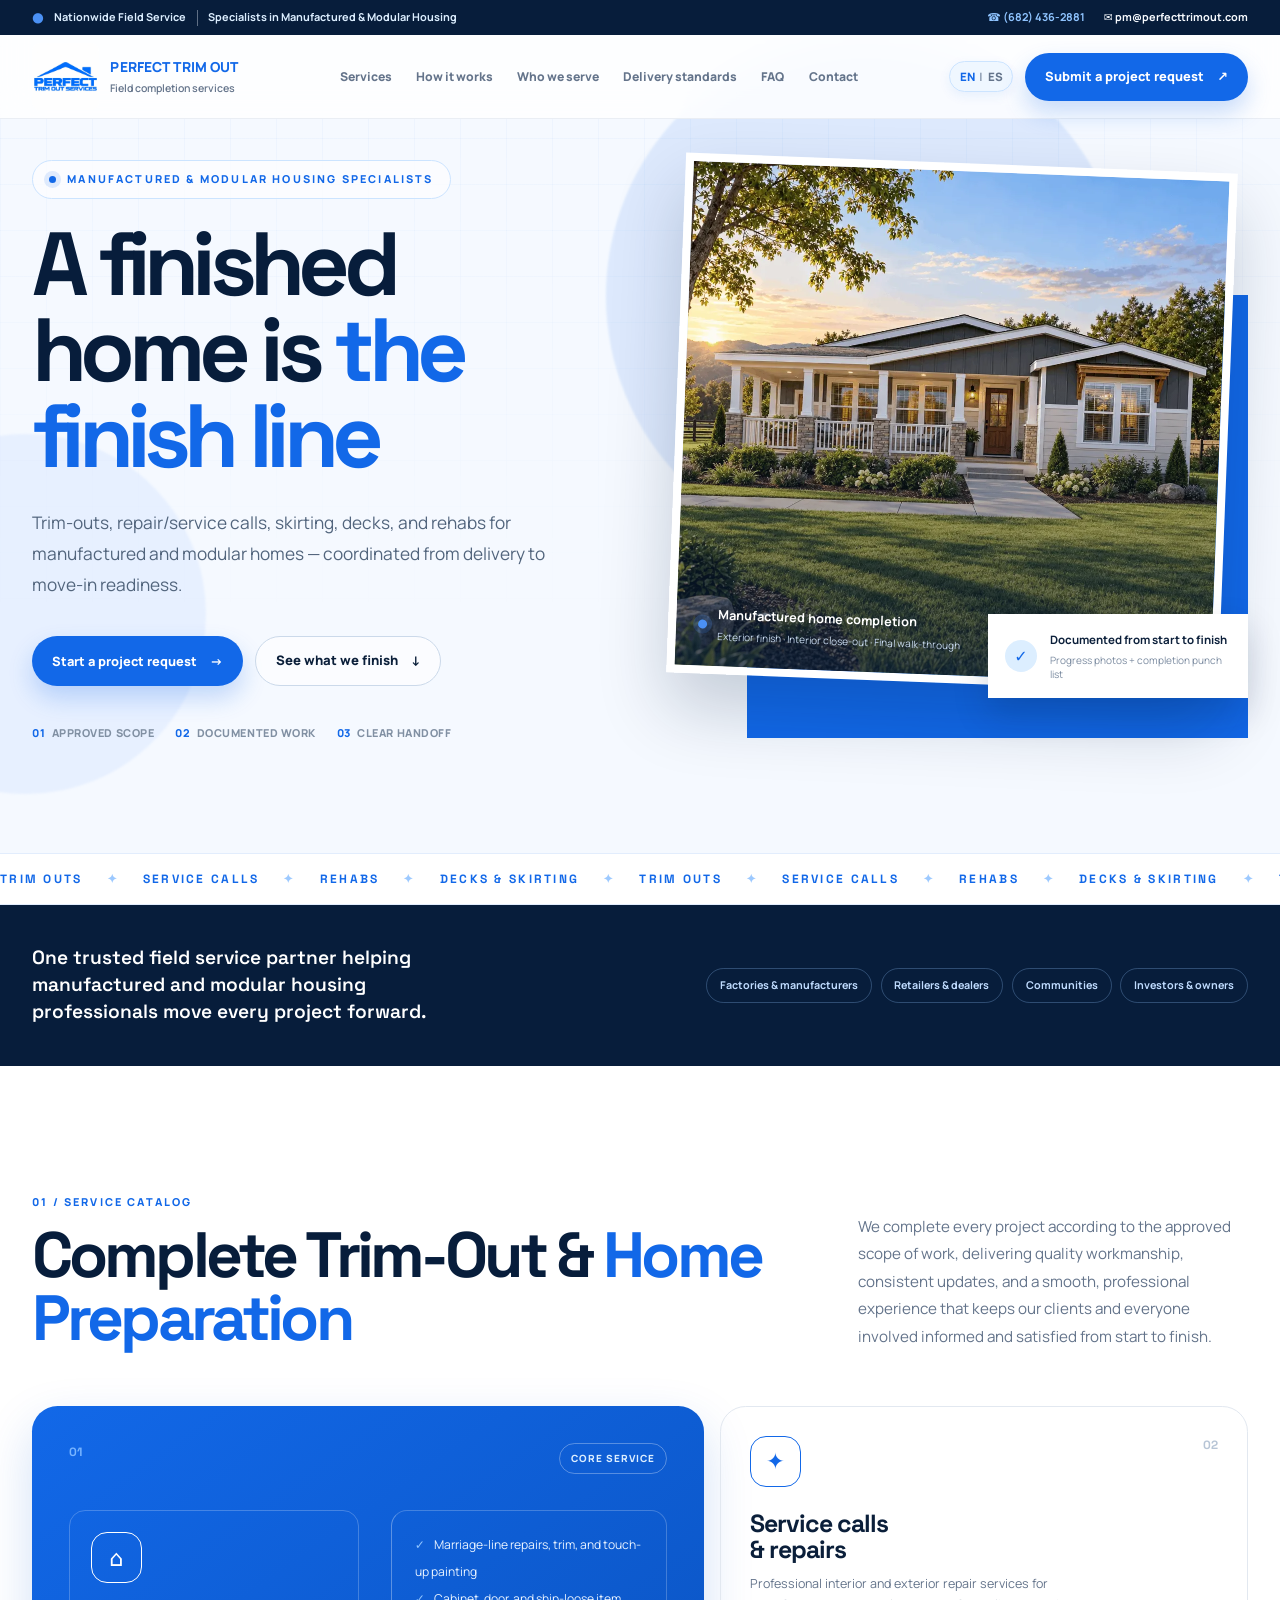
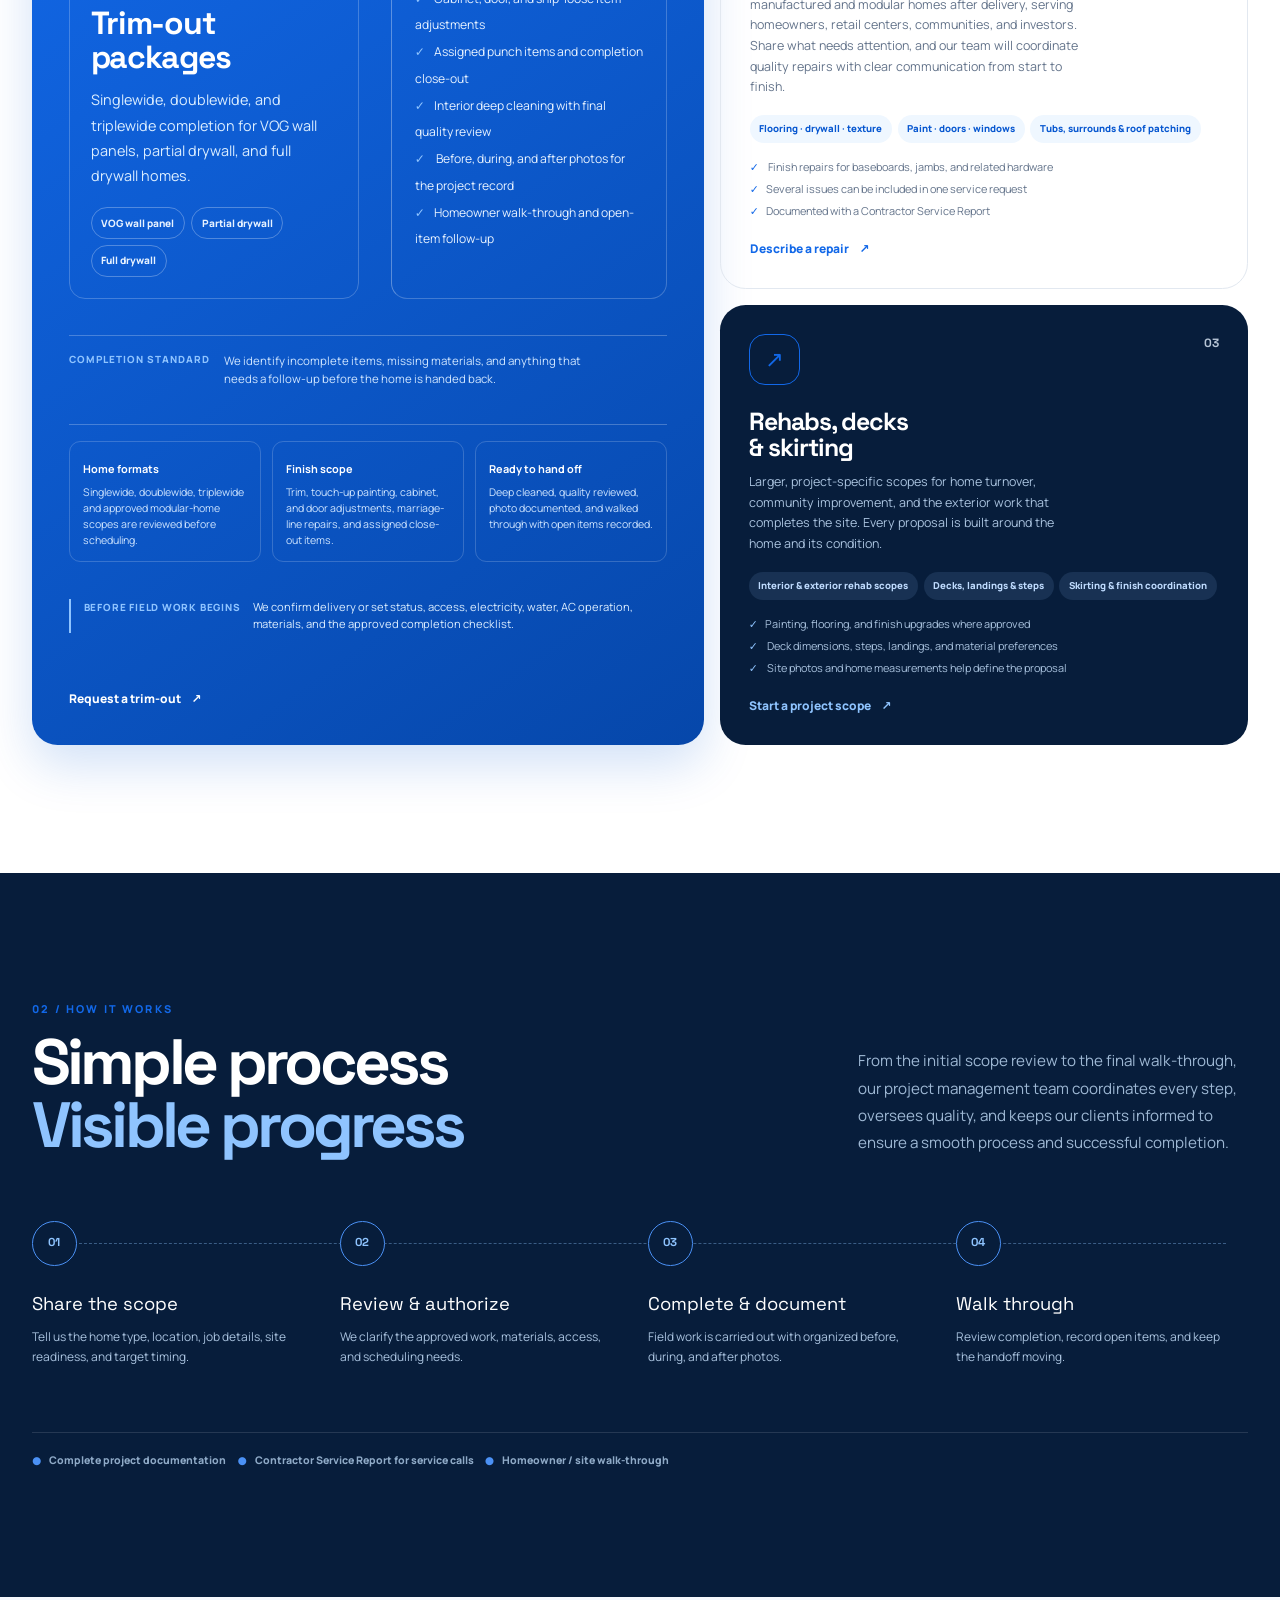
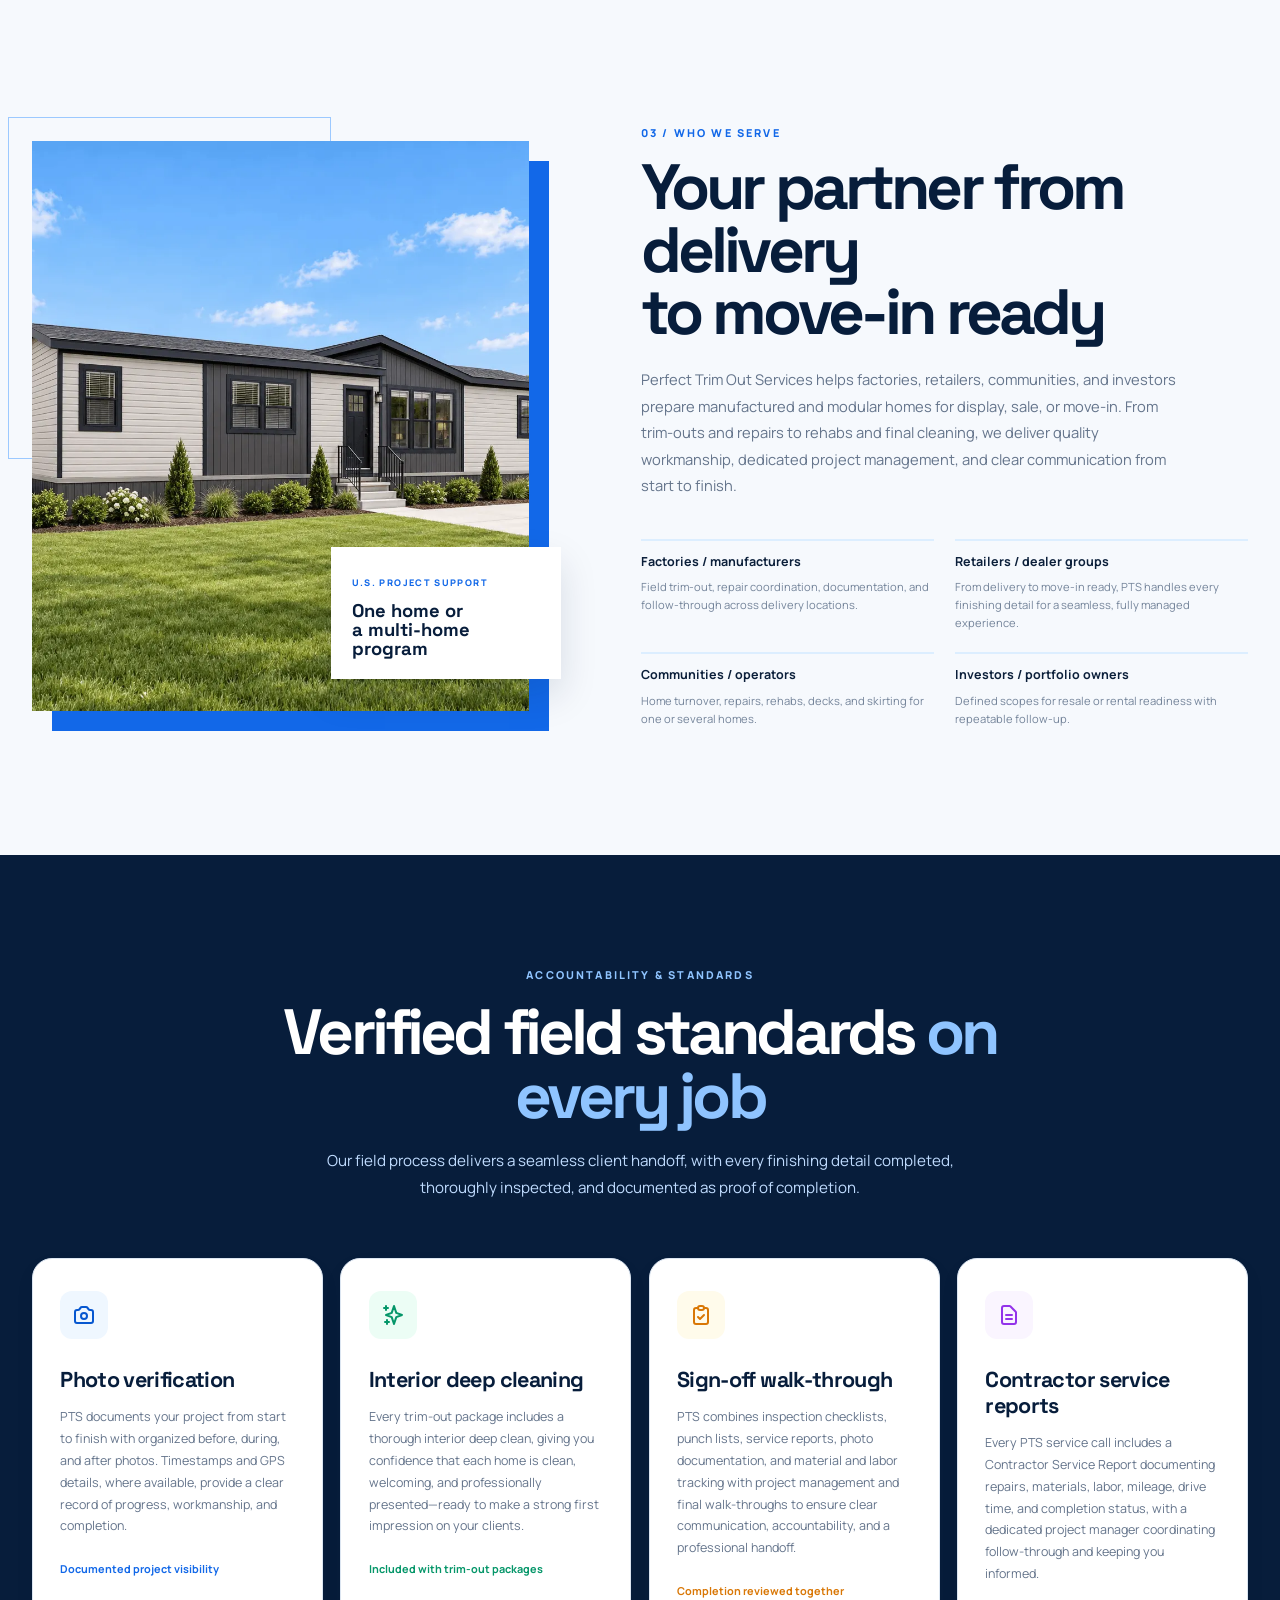
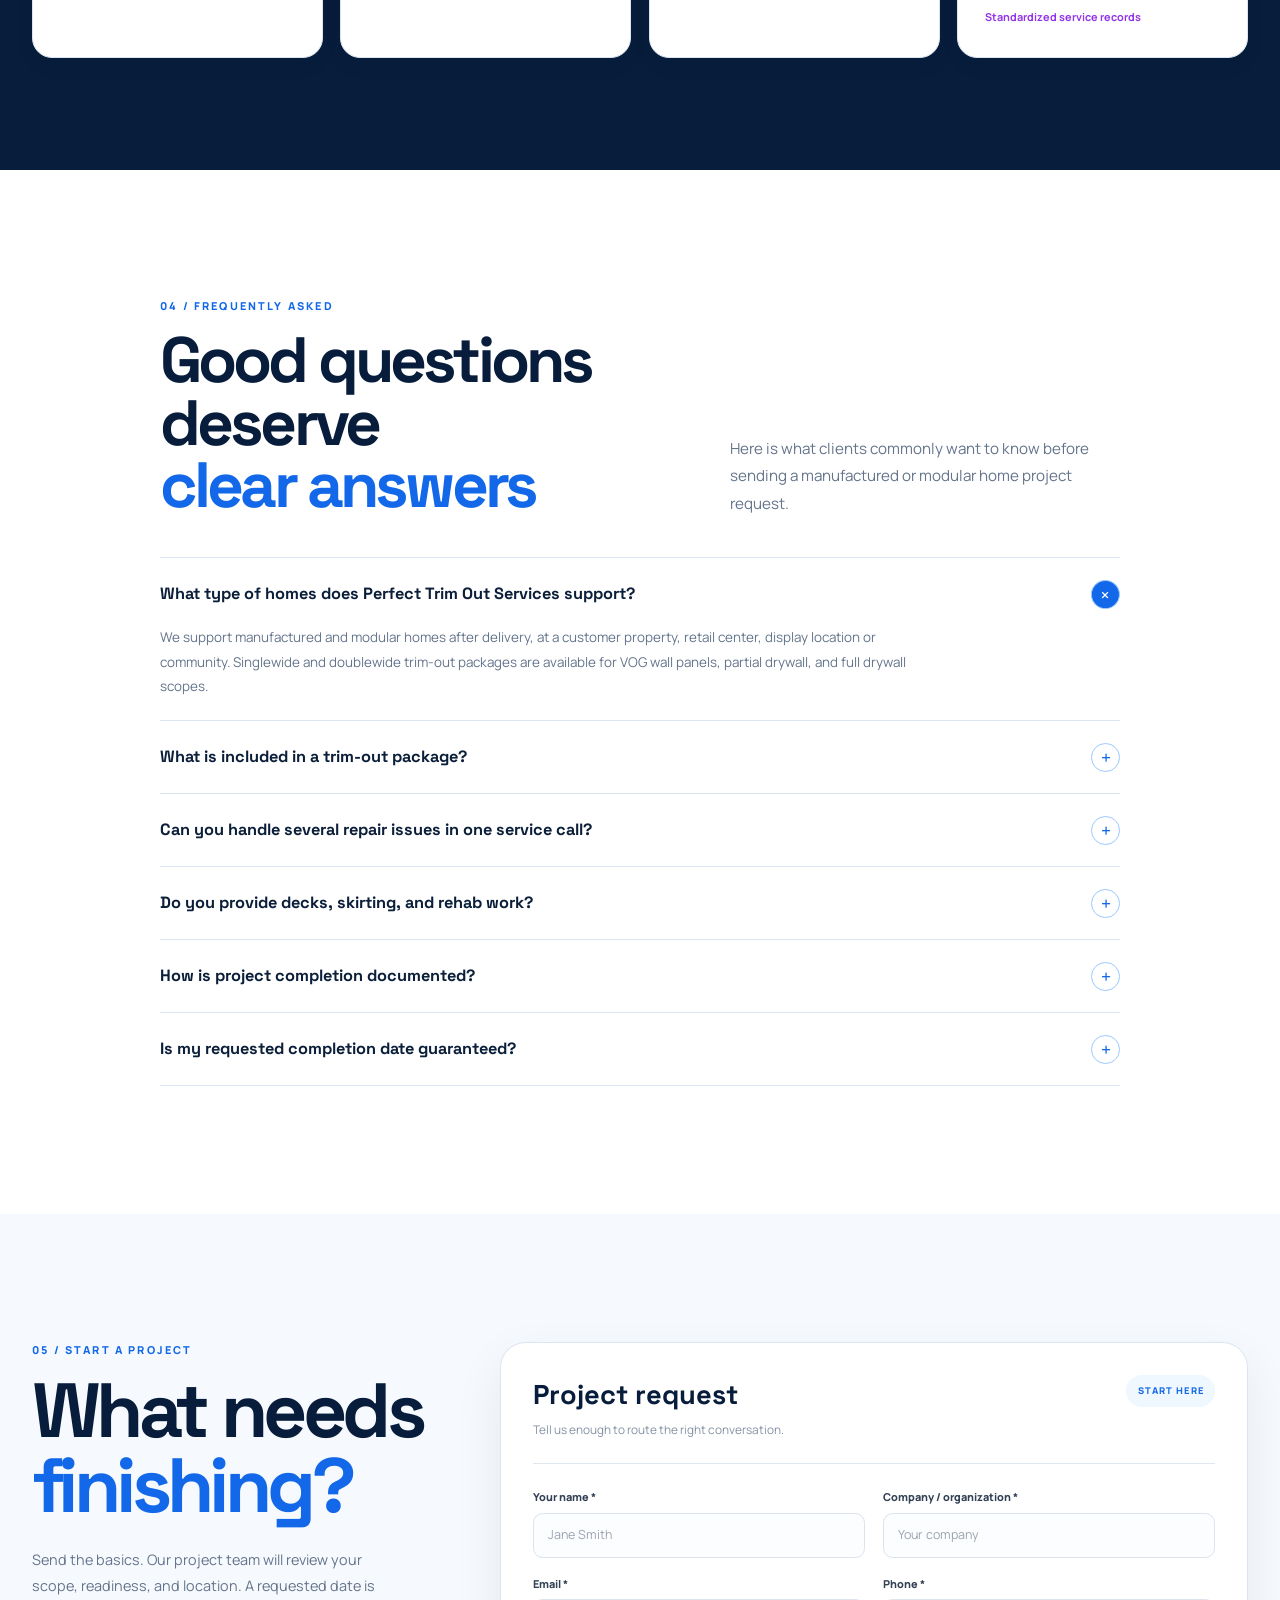
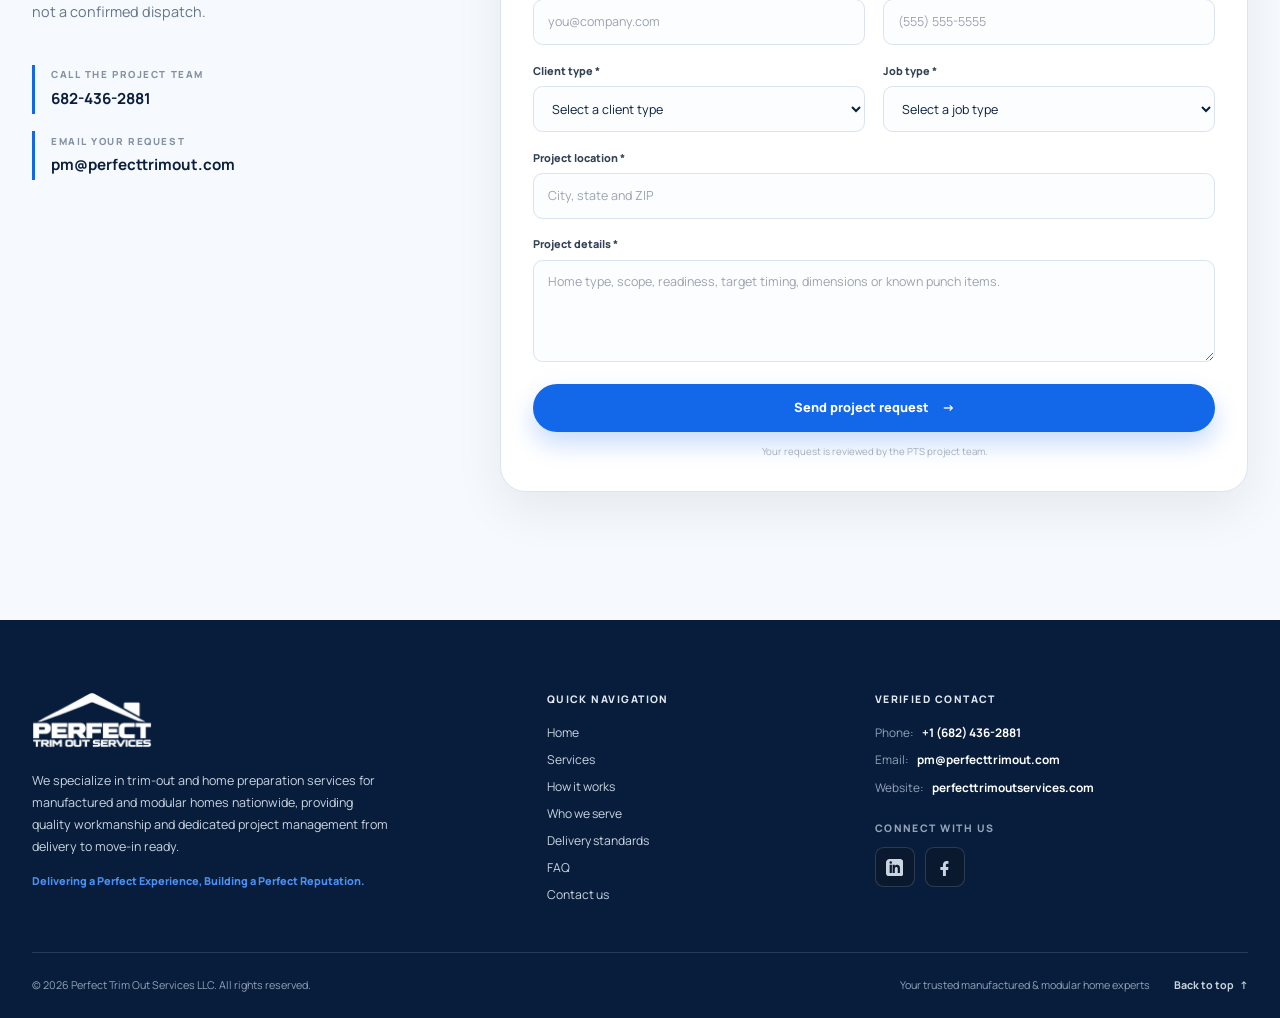
==== index.html @ 221be12c "fully build website" ====
<!doctype html>
<html lang="en">
  <head>
    <meta charset="UTF-8" />
    <meta name="viewport" content="width=device-width, initial-scale=1.0" />
    <meta name="theme-color" content="#071d3b" />
    <meta
      name="description"
      content="Perfect Trim Out Services helps manufacturers, builders, and retailers complete manufactured and modular homes through professional trim-outs, repairs, rehabs, decks, and skirting services across the United States."
    />
    <meta
      name="keywords"
      content="manufactured home trim out, manufactured home repairs, modular home rehab, deck and skirting services, home completion services"
    />
    <meta name="robots" content="index, follow" />
    <link
      rel="canonical"
      href="https://perfecttrimoutservices.com/"
    />
    <link
      rel="alternate"
      hreflang="en"
      href="https://perfecttrimoutservices.com/"
    />
    <link
      rel="alternate"
      hreflang="es"
      href="https://perfecttrimoutservices.com/index-es.html"
    />
    <link
      rel="alternate"
      hreflang="x-default"
      href="https://perfecttrimoutservices.com/"
    />

    <meta
      property="og:title"
      content="Manufactured Home Trim-Out & Repair Services | Perfect Trim Out"
    />
    <meta
      property="og:description"
      content="Professional manufactured and modular home trim-outs, repairs, rehabs, and completion support for industry professionals."
    />
    <meta property="og:type" content="website" />
    <meta property="og:site_name" content="Perfect Trim Out Services" />
    <meta
      property="og:url"
      content="https://perfecttrimoutservices.com/"
    />
    <meta
      property="og:image"
      content="https://perfecttrimoutservices.com/assets/social-preview.webp"
    />
    <meta
      property="og:image:alt"
      content="Perfect Trim Out Services - Manufactured and Modular Home Completion"
    />
    <!-- favicon -->
    <link rel="icon" type="image/svg+xml" href="assets/favicon.svg" />
    <link rel="icon" type="image/png" sizes="64x64" href="assets/favicon.png" />
    <link
      rel="apple-touch-icon"
      sizes="192x192"
      href="assets/favicon-192.png"
    />
    <title>
      Manufactured Home Trim-Out & Repair Services | Perfect Trim Out
    </title>
    <link
      rel="preload"
      as="image"
      href="assets/Hero-img-1.webp"
      fetchpriority="high"
    />
    <link rel="stylesheet" href="assets/tailwind.min.css" />
    <link rel="preconnect" href="https://fonts.googleapis.com" />
    <link rel="preconnect" href="https://fonts.gstatic.com" crossorigin />
    <link
      href="https://fonts.googleapis.com/css2?family=Manrope:wght@400;500;600;700;800&family=Space+Grotesk:wght@500;600;700&display=swap"
      rel="stylesheet"
    />
    <link rel="stylesheet" href="styles.css" />

    <script type="application/ld+json">
      {
        "@context": "https://schema.org",
        "@type": "Organization",
        "name": "Perfect Trim Out Services",
        "url": "https://perfecttrimoutservices.com/",
        "logo": "https://perfecttrimoutservices.com/assets/perfect-trim-out-services-logo.jpg",
        "description": "Perfect Trim Out Services provides manufactured and modular home trim-outs, repairs, rehabs, decks, skirting, and home completion support.",
        "email": "pm@perfecttrimout.com",
        "telephone": "+1-682-436-2881",
        "areaServed": {
          "@type": "Country",
          "name": "United States"
        },
        "knowsAbout": [
          "Manufactured home trim-outs",
          "Modular home completion",
          "Manufactured home repairs",
          "Manufactured home rehabs",
          "Deck installation",
          "Skirting services",
          "Home completion services"
        ]
      }
    </script>
  </head>
  <body class="bg-white text-ink antialiased">
    <header class="site-header" id="site-header">
      <div class="header-topbar">
        <div
          class="mx-auto flex max-w-7xl items-center justify-between px-5 lg:px-8"
        >
          <div class="header-topbar-message">
            <span>●</span> Nationwide Field Service <i></i> Specialists in
            Manufactured & Modular Housing
          </div>
          <div class="header-topbar-contact">
            <a href="tel:+16824362881">☎ <span>(682) 436-2881</span></a>
            <a href="mailto:pm@perfecttrimout.com"
              >✉ <span>pm@perfecttrimout.com</span></a
            >
          </div>
        </div>
      </div>
      <nav
        class="mx-auto flex max-w-7xl items-center justify-between px-5 py-2 lg:px-8"
        aria-label="Main navigation"
      >
        <a
          href="#top"
          class="brand-lockup"
          aria-label="Perfect Trim Out Services home"
        >
          <img
            src="assets/perfect-trim-out-services-logo.jpg"
            alt="Perfect Trim Out Services"
            class="brand-logo"
          />
          <span
            ><b>PERFECT TRIM OUT</b
            ><small>Field completion services</small></span
          >
        </a>
        <div class="nav-links" id="nav-links">
          <!-- <a class="nav-link active" data-section="top" href="#top">Home</a> -->
          <a class="nav-link" data-section="services" href="#services"
            >Services</a
          >
          <a class="nav-link" data-section="process" href="#process"
            >How it works</a
          >
          <a class="nav-link" data-section="coverage" href="#coverage"
            >Who we serve</a
          >
          <a class="nav-link" data-section="standards" href="#standards"
            >Delivery standards</a
          >
          <a class="nav-link" data-section="faq" href="#faq">FAQ</a>
          <a class="nav-link" data-section="contact" href="#contact">Contact</a>
        </div>
        <div class="flex items-center gap-3">
          <div class="language-switch" aria-label="Language selection">
            <a href="index.html" aria-current="page">EN</a>
            <span aria-hidden="true">|</span>
            <a href="index-es.html">ES</a>
          </div>
          <a href="#contact" class="header-cta"
            >Submit a project request <span aria-hidden="true">↗</span></a
          >
          <button
            class="menu-button"
            id="menu-button"
            aria-label="Open menu"
            aria-expanded="false"
          >
            <span></span><span></span><span></span>
          </button>
        </div>
      </nav>
    </header>

    <main id="content">
      <section id="top" class="hero-shell" aria-labelledby="hero-title">
        <div class="hero-orb hero-orb-one"></div>
        <div class="hero-orb hero-orb-two"></div>
        <div
          class="mx-auto grid max-w-7xl items-center gap-12 px-5 pb-20 pt-32 lg:grid-cols-[.9fr_1.1fr] lg:px-8 lg:pb-28 lg:pt-40"
        >
          <div class="hero-copy reveal">
            <p class="eyebrow hero-eyebrow">
              <span class="pulse-dot"></span> Manufactured & Modular Housing
              Specialists
            </p>
            <h1 id="hero-title">A finished home is <em>the finish line</em></h1>
            <p class="hero-lede">
              Trim-outs, repair/service calls, skirting, decks, and rehabs for
              manufactured and modular homes — coordinated from delivery to
              move-in readiness.
            </p>
            <div class="mt-9 flex flex-col gap-3 sm:flex-row">
              <a href="#contact" class="primary-button"
                >Start a project request <span>→</span></a
              >
              <a href="#services" class="ghost-button"
                >See what we finish <span>↓</span></a
              >
            </div>
            <div class="hero-proof">
              <span><b>01</b> approved scope</span
              ><span><b>02</b> documented work</span
              ><span><b>03</b> clear handoff</span>
            </div>
          </div>
          <div class="hero-visual reveal reveal-delay">
            <!-- <div class="hero-frame">
              <div class="image-stamp">FIELD<br /><b>READY</b></div>
              <img
                src="assets/edited_output (1).png"
                alt="Manufactured home exterior with a clean finished facade"
              />
              <div class="hero-caption">
                <span class="caption-dot"></span
                ><span
                  ><b>Manufactured home completion</b
                  ><small
                    >Exterior finish · Interior close-out · Final
                    walk-through</small
                  ></span
                >
              </div>
            </div> -->

            <div class="hero-frame">
              <div class="hero-slideshow">
                <!-- First image: load immediately -->
                <img
                  class="hero-slide active"
                  src="assets/Hero-img-1.webp"
                  alt="Manufactured home exterior with a clean finished facade"
                  fetchpriority="high"
                  loading="eager"
                  decoding="async"
                  width="768"
                  height="768"
                />

                <!-- Remaining images: load when needed -->
                <img
                  class="hero-slide"
                  data-src="assets/Hero-img-2.webp"
                  alt="Manufactured home interior finishing"
                  decoding="async"
                />

                <img
                  class="hero-slide"
                  data-src="assets/Hero-img-3.webp"
                  alt="Manufactured home exterior and deck"
                  decoding="async"
                />

                <img
                  class="hero-slide"
                  data-src="assets/Hero-img-4.webp"
                  alt="Home completion and finishing work"
                  decoding="async"
                />
              </div>

              <!-- <div class="image-stamp">FIELD<br /><b>READY</b></div> -->

              <div class="hero-caption">
                <span class="caption-dot"></span>
                <span>
                  <b>Manufactured home completion</b>
                  <small>
                    Exterior finish · Interior close-out · Final walk-through
                  </small>
                </span>
              </div>
            </div>
            <div class="blue-slab"></div>
            <div class="floating-note">
              <span class="note-icon">✓</span
              ><span
                ><b>Documented from start to finish</b
                ><small>Progress photos + completion punch list</small></span
              >
            </div>
          </div>
        </div>
        <div class="marquee-wrap" aria-label="Our service focus">
          <div class="marquee-track">
            <span>TRIM OUTS</span><i>✦</i><span>SERVICE CALLS</span><i>✦</i
            ><span>REHABS</span><i>✦</i><span>DECKS & SKIRTING</span><i>✦</i>
            <span>TRIM OUTS</span><i>✦</i><span>SERVICE CALLS</span><i>✦</i
            ><span>REHABS</span><i>✦</i><span>DECKS & SKIRTING</span><i>✦</i>
            <span>TRIM OUTS</span><i>✦</i><span>SERVICE CALLS</span><i>✦</i
            ><span>REHABS</span><i>✦</i><span>DECKS & SKIRTING</span><i>✦</i>
            <span>TRIM OUTS</span><i>✦</i><span>SERVICE CALLS</span><i>✦</i
            ><span>REHABS</span><i>✦</i><span>DECKS & SKIRTING</span><i>✦</i>
          </div>
        </div>
      </section>

      <section class="intro-strip">
        <div
          class="mx-auto flex max-w-7xl flex-col gap-6 px-5 py-10 lg:flex-row lg:items-center lg:justify-between lg:px-8"
        >
          <p>
            One trusted field service partner helping manufactured and modular
            housing professionals move every project forward.
          </p>
          <div class="audience-pills">
            <span>Factories & manufacturers</span
            ><span>Retailers & dealers</span><span>Communities</span
            ><span>Investors & owners</span>
          </div>
        </div>
      </section>

      <section id="services" class="section-block scroll-mt-24">
        <div class="mx-auto max-w-7xl px-5 lg:px-8">
          <div class="section-heading reveal">
            <div>
              <p class="eyebrow">01 / Service catalog</p>
              <h2>Complete Trim-Out & <span>Home Preparation</span></h2>
            </div>
            <p>
              We complete every project according to the approved scope of work,
              delivering quality workmanship, consistent updates, and a smooth,
              professional experience that keeps our clients and everyone
              involved informed and satisfied from start to finish.
            </p>
          </div>
          <div class="service-mosaic">
            <article class="service-feature reveal">
              <div class="service-feature-top">
                <span class="service-index">01</span
                ><span class="service-tag">Core service</span>
              </div>
              <div class="service-feature-content">
                <div>
                  <div class="line-icon">⌂</div>
                  <h3>Trim-out packages</h3>
                  <p>
                    Singlewide, doublewide, and triplewide completion for VOG
                    wall panels, partial drywall, and full drywall homes.
                  </p>
                  <div class="package-types">
                    <span>VOG wall panel</span><span>Partial drywall</span
                    ><span>Full drywall</span>
                  </div>
                </div>
                <ul>
                  <li>Marriage-line repairs, trim, and touch-up painting</li>
                  <li>Cabinet, door, and ship-loose item adjustments</li>
                  <li>Assigned punch items and completion close-out</li>
                  <li>Interior deep cleaning with final quality review</li>
                  <li>
                    Before, during, and after photos for the project record
                  </li>
                  <li>Homeowner walk-through and open-item follow-up</li>
                </ul>
              </div>
              <div class="trimout-note">
                <span>Completion standard</span>
                <p>
                  We identify incomplete items, missing materials, and anything
                  that needs a follow-up before the home is handed back.
                </p>
              </div>
              <div class="trimout-panels">
                <div>
                  <b>Home formats</b>
                  <p>
                    Singlewide, doublewide, triplewide and approved modular-home
                    scopes are reviewed before scheduling.
                  </p>
                </div>
                <div>
                  <b>Finish scope</b>
                  <p>
                    Trim, touch-up painting, cabinet, and door adjustments,
                    marriage-line repairs, and assigned close-out items.
                  </p>
                </div>
                <div>
                  <b>Ready to hand off</b>
                  <p>
                    Deep cleaned, quality reviewed, photo documented, and walked
                    through with open items recorded.
                  </p>
                </div>
              </div>
              <div class="trimout-readiness">
                <span>Before field work begins</span>
                <p>
                  We confirm delivery or set status, access, electricity, water,
                  AC operation, materials, and the approved completion
                  checklist.
                </p>
              </div>
              <a href="#contact" class="text-link" style="color: #fff"
                >Request a trim-out <span>↗</span></a
              >
            </article>
            <article class="service-card reveal reveal-delay">
              <span class="service-index">02</span>
              <div class="line-icon">✦</div>
              <h3>Service calls<br />& repairs</h3>
              <p>
                Professional interior and exterior repair services for
                manufactured and modular homes after delivery, serving
                homeowners, retail centers, communities, and investors. Share
                what needs attention, and our team will coordinate quality
                repairs with clear communication from start to finish.
              </p>
              <div class="service-list">
                <span>Flooring · drywall · texture</span
                ><span>Paint · doors · windows </span
                ><span>Tubs, surrounds & roof patching</span>
              </div>
              <ul class="scope-details">
                <li>
                  Finish repairs for baseboards, jambs, and related hardware
                </li>
                <li>Several issues can be included in one service request</li>
                <li>Documented with a Contractor Service Report</li>
              </ul>
              <a href="#contact" class="text-link"
                >Describe a repair <span>↗</span></a
              >
            </article>
            <article class="service-card dark-card reveal reveal-delay-two">
              <span class="service-index">03</span>
              <div class="line-icon">↗</div>
              <h3>Rehabs, decks<br />& skirting</h3>
              <p>
                Larger, project-specific scopes for home turnover, community
                improvement, and the exterior work that completes the site.
                Every proposal is built around the home and its condition.
              </p>
              <div class="service-list">
                <span>Interior & exterior rehab scopes</span
                ><span>Decks, landings & steps</span
                ><span>Skirting & finish coordination</span>
              </div>
              <ul class="scope-details">
                <li>Painting, flooring, and finish upgrades where approved</li>
                <li>
                  Deck dimensions, steps, landings, and material preferences
                </li>
                <li>
                  Site photos and home measurements help define the proposal
                </li>
              </ul>
              <a href="#contact" class="text-link"
                >Start a project scope <span>↗</span></a
              >
            </article>
          </div>
        </div>
      </section>

      <section id="process" class="process-section scroll-mt-24">
        <div class="mx-auto max-w-7xl px-5 lg:px-8">
          <div class="section-heading dark-heading reveal">
            <div>
              <p class="eyebrow">02 / How it works</p>
              <h2>Simple process<br /><span>Visible progress</span></h2>
            </div>
            <p>
              From the initial scope review to the final walk-through, our
              project management team coordinates every step, oversees quality,
              and keeps our clients informed to ensure a smooth process and
              successful completion.
            </p>
          </div>
          <div class="process-line">
            <div class="process-card reveal">
              <span>01</span>
              <h3>Share the scope</h3>
              <p>
                Tell us the home type, location, job details, site readiness,
                and target timing.
              </p>
            </div>
            <div class="process-card reveal reveal-delay">
              <span>02</span>
              <h3>Review & authorize</h3>
              <p>
                We clarify the approved work, materials, access, and scheduling
                needs.
              </p>
            </div>
            <div class="process-card reveal reveal-delay-two">
              <span>03</span>
              <h3>Complete & document</h3>
              <p>
                Field work is carried out with organized before, during, and
                after photos.
              </p>
            </div>
            <div class="process-card reveal reveal-delay-three">
              <span>04</span>
              <h3>Walk through</h3>
              <p>
                Review completion, record open items, and keep the handoff
                moving.
              </p>
            </div>
          </div>
          <div class="process-bottom">
            <span>Complete project documentation</span
            ><span>Contractor Service Report for service calls</span
            ><span>Homeowner / site walk-through</span>
          </div>
        </div>
      </section>

      <section id="coverage" class="coverage-section scroll-mt-24">
        <div class="mx-auto max-w-7xl px-5 lg:px-8">
          <div class="coverage-grid">
            <div class="coverage-photo reveal">
              <img
                src="assets/who-we-serve-img.webp"
                alt="Manufactured home in a residential community"
              />
              <div class="photo-label">
                <span>U.S. PROJECT SUPPORT</span
                ><b>One home or<br />a multi-home program</b>
              </div>
            </div>
            <div class="coverage-copy reveal reveal-delay">
              <p class="eyebrow">03 / Who we serve</p>
              <h2>Your partner from delivery <br />to move-in ready</h2>

              <p>
                Perfect Trim Out Services helps factories, retailers,
                communities, and investors prepare manufactured and modular
                homes for display, sale, or move-in. From trim-outs and repairs
                to rehabs and final cleaning, we deliver quality workmanship,
                dedicated project management, and clear communication from start
                to finish.
              </p>
              <div class="coverage-list">
                <div>
                  <b>Factories / manufacturers</b
                  ><span
                    >Field trim-out, repair coordination, documentation, and
                    follow-through across delivery locations.</span
                  >
                </div>
                <div>
                  <b>Retailers / dealer groups</b
                  ><span
                    >From delivery to move-in ready, PTS handles every finishing
                    detail for a seamless, fully managed experience.</span
                  >
                </div>
                <div>
                  <b>Communities / operators</b
                  ><span
                    >Home turnover, repairs, rehabs, decks, and skirting for one
                    or several homes.</span
                  >
                </div>
                <div>
                  <b>Investors / portfolio owners</b
                  ><span
                    >Defined scopes for resale or rental readiness with
                    repeatable follow-up.</span
                  >
                </div>
              </div>
            </div>
          </div>
        </div>
      </section>

      <section id="standards" class="proof-section process-section">
        <div class="mx-auto max-w-7xl px-5 lg:px-8">
          <div class="standards-heading reveal">
            <p class="eyebrow">Accountability & standards</p>
            <h2>Verified field standards <span>on every job</span></h2>
            <p>
              Our field process delivers a seamless client handoff, with every
              finishing detail completed, thoroughly inspected, and documented
              as proof of completion.
            </p>
          </div>
          <div class="standards-grid">
            <article class="standard-card reveal">
              <div
                class="w-12 h-12 rounded-xl bg-brand-50 text-brand-600 flex items-center justify-center mb-5"
              >
                <svg
                  class="w-6 h-6"
                  fill="none"
                  stroke="currentColor"
                  viewBox="0 0 24 24"
                >
                  <path
                    stroke-linecap="round"
                    stroke-linejoin="round"
                    stroke-width="2"
                    d="M3 9a2 2 0 012-2h.93a2 2 0 001.664-.89l.812-1.22A2 2 0 0110.07 4h3.86a2 2 0 011.664.89l.812 1.22A2 2 0 0018.07 7H19a2 2 0 012 2v9a2 2 0 01-2 2H5a2 2 0 01-2-2V9z"
                  />
                  <path
                    stroke-linecap="round"
                    stroke-linejoin="round"
                    stroke-width="2"
                    d="M15 13a3 3 0 11-6 0 3 3 0 016 0z"
                  />
                </svg>
              </div>
              <h3>Photo verification</h3>
              <p>
                PTS documents your project from start to finish with organized
                before, during, and after photos. Timestamps and GPS details,
                where available, provide a clear record of progress,
                workmanship, and completion.
              </p>
              <strong>Documented project visibility</strong>
            </article>
            <article class="standard-card reveal reveal-delay">
              <div
                class="w-12 h-12 rounded-xl bg-emerald-50 text-emerald-600 flex items-center justify-center mb-5"
              >
                <svg
                  class="w-6 h-6"
                  fill="none"
                  stroke="currentColor"
                  viewBox="0 0 24 24"
                >
                  <path
                    stroke-linecap="round"
                    stroke-linejoin="round"
                    stroke-width="2"
                    d="M5 3v4M3 5h4M6 17v4m-2-2h4m5-16l2.286 6.857L21 12l-5.714 2.143L13 21l-2.286-6.857L5 12l5.714-2.143L13 3z"
                  />
                </svg>
              </div>
              <h3 class="">Interior deep cleaning</h3>
              <p>
                Every trim-out package includes a thorough interior deep clean,
                giving you confidence that each home is clean, welcoming, and
                professionally presented—ready to make a strong first impression
                on your clients.
              </p>
              <strong style="color: #059669"
                >Included with trim-out packages</strong
              >
            </article>
            <article class="standard-card reveal reveal-delay-two">
              <div
                class="w-12 h-12 rounded-xl bg-amber-50 text-amber-600 flex items-center justify-center mb-5"
              >
                <svg
                  class="w-6 h-6"
                  fill="none"
                  stroke="currentColor"
                  viewBox="0 0 24 24"
                >
                  <path
                    stroke-linecap="round"
                    stroke-linejoin="round"
                    stroke-width="2"
                    d="M9 5H7a2 2 0 00-2 2v12a2 2 0 002 2h10a2 2 0 002-2V7a2 2 0 00-2-2h-2M9 5a2 2 0 002 2h2a2 2 0 002-2M9 5a2 2 0 012-2h2a2 2 0 012 2m-6 9l2 2 4-4"
                  />
                </svg>
              </div>
              <h3>Sign-off walk-through</h3>
              <p>
                PTS combines inspection checklists, punch lists, service
                reports, photo documentation, and material and labor tracking
                with project management and final walk-throughs to ensure clear
                communication, accountability, and a professional handoff.
              </p>
              <strong style="color: #d97706"
                >Completion reviewed together</strong
              >
            </article>
            <article class="standard-card reveal reveal-delay-three">
              <div
                class="w-12 h-12 rounded-xl bg-purple-50 text-purple-600 flex items-center justify-center mb-5"
              >
                <svg
                  class="w-6 h-6"
                  fill="none"
                  stroke="currentColor"
                  viewBox="0 0 24 24"
                >
                  <path
                    stroke-linecap="round"
                    stroke-linejoin="round"
                    stroke-width="2"
                    d="M9 12h6m-6 4h6m2 5H7a2 2 0 01-2-2V5a2 2 0 012-2h5.586a1 1 0 01.707.293l5.414 5.414a1 1 0 01.293.707V19a2 2 0 01-2 2z"
                  />
                </svg>
              </div>
              <h3>Contractor service reports</h3>
              <p>
                Every PTS service call includes a Contractor Service Report
                documenting repairs, materials, labor, mileage, drive time, and
                completion status, with a dedicated project manager coordinating
                follow-through and keeping you informed.
              </p>
              <strong style="color: #9333ea"
                >Standardized service records</strong
              >
            </article>
          </div>
        </div>
      </section>

      <section id="faq" class="faq-section scroll-mt-24">
        <div class="mx-auto max-w-5xl px-5 lg:px-8">
          <div class="section-heading faq-heading reveal">
            <div>
              <p class="eyebrow">04 / Frequently asked</p>
              <h2>Good questions deserve<br /><span>clear answers</span></h2>
            </div>
            <p>
              Here is what clients commonly want to know before sending a
              manufactured or modular home project request.
            </p>
          </div>
          <div class="faq-list reveal reveal-delay">
            <details open>
              <summary>
                What type of homes does Perfect Trim Out Services support?<span
                  >+</span
                >
              </summary>
              <p>
                We support manufactured and modular homes after delivery, at a
                customer property, retail center, display location or community.
                Singlewide and doublewide trim-out packages are available for
                VOG wall panels, partial drywall, and full drywall scopes.
              </p>
            </details>
            <details>
              <summary>
                What is included in a trim-out package?<span>+</span>
              </summary>
              <p>
                Approved trim-out work may include marriage-line repairs, trim,
                touch-up painting, cabinet, and door adjustments, ship-loose
                items, assigned punch items, interior deep cleaning, final
                quality review, project photos, and a completion walk-through.
                The exact work is confirmed in the approved scope.
              </p>
            </details>
            <details>
              <summary>
                Can you handle several repair issues in one service call?<span
                  >+</span
                >
              </summary>
              <p>
                Yes. Send the issue list, room or location, known quantities,
                photos, and the target outcome. Service calls can cover approved
                flooring, drywall, and texture, paint, doors, jambs, baseboards,
                windows, hardware, tub or surround repairs, and roof patching.
              </p>
            </details>
            <details>
              <summary>
                Do you provide decks, skirting, and rehab work?<span>+</span>
              </summary>
              <p>
                Yes, these are handled through project-specific written
                proposals. Helpful details include home dimensions, deck length,
                and width, height, skirting perimeter, material preferences,
                steps or landings, and clear site photos.
              </p>
            </details>
            <details>
              <summary>
                How is project completion documented?<span>+</span>
              </summary>
              <p>
                Trim-outs use the assigned walk-through checklist, organized
                before/during/after photos, and a completion punch list. Service
                calls use a Contractor Service Report. Photos and project
                records are organized through the approved project documentation
                workflow.
              </p>
            </details>
            <details>
              <summary>
                Is my requested completion date guaranteed?<span>+</span>
              </summary>
              <p>
                No. A requested date helps the team review scheduling, but it is
                not a confirmed dispatch. Timing is confirmed only after the
                scope, site readiness, access, materials, and crew availability
                have been reviewed.
              </p>
            </details>
          </div>
        </div>
      </section>

      <section id="contact" class="contact-section scroll-mt-24">
        <div
          class="mx-auto grid max-w-7xl gap-12 px-5 lg:grid-cols-[.72fr_1.28fr] lg:px-8"
        >
          <div class="contact-copy reveal">
            <p class="eyebrow">05 / Start a project</p>
            <h2>What needs<br /><span>finishing?</span></h2>
            <p>
              Send the basics. Our project team will review your scope,
              readiness, and location. A requested date is not a confirmed
              dispatch.
            </p>
            <div class="contact-details">
              <a href="tel:+16824362881"
                ><small>Call the project team</small><b>682-436-2881</b></a
              ><a href="mailto:pm@perfecttrimout.com"
                ><small>Email your request</small
                ><b>pm@perfecttrimout.com</b></a
              >
            </div>
          </div>
          <form
            id="project-form"
            class="project-form reveal reveal-delay"
            action="https://formsubmit.co/ajax/pm@perfecttrimout.com"
            method="POST"
            novalidate
          >
            <input
              type="hidden"
              name="_subject"
              value="New Project Request - Perfect Trim Out Services"
            />
            <input type="hidden" name="_template" value="table" />
            <input type="hidden" name="_captcha" value="false" />

            <input
              type="text"
              name="_honey"
              style="display: none"
              tabindex="-1"
              autocomplete="off"
              aria-hidden="true"
            />

            <div class="form-heading">
              <div>
                <h3>Project request</h3>
                <p>Tell us enough to route the right conversation.</p>
              </div>
              <span>START HERE</span>
            </div>

            <div class="form-grid">
              <label class="field">
                <span>Your name *</span>
                <input
                  required
                  name="name"
                  type="text"
                  placeholder="Jane Smith"
                  autocomplete="name"
                />
              </label>

              <label class="field">
                <span>Company / organization *</span>
                <input
                  required
                  name="company"
                  type="text"
                  placeholder="Your company"
                  autocomplete="organization"
                />
              </label>

              <label class="field">
                <span>Email *</span>
                <input
                  required
                  name="email"
                  type="email"
                  placeholder="you@company.com"
                  autocomplete="email"
                />
              </label>

              <label class="field">
                <span>Phone *</span>
                <input
                  required
                  name="phone"
                  type="tel"
                  placeholder="(555) 555-5555"
                  autocomplete="tel"
                />
              </label>

              <label class="field">
                <span>Client type *</span>
                <select required name="clientType">
                  <option value="">Select a client type</option>
                  <option>Factory / manufacturer</option>
                  <option>Retailer / dealer</option>
                  <option>Community / operator</option>
                  <option>Investor / owner</option>
                  <option>Other</option>
                </select>
              </label>

              <label class="field">
                <span>Job type *</span>
                <select required name="jobType">
                  <option value="">Select a job type</option>
                  <option>Trim-out package</option>
                  <option>Service call / repair</option>
                  <option>Rehab / turnover</option>
                  <option>Deck or skirting proposal</option>
                  <option>Ongoing service coverage</option>
                </select>
              </label>

              <label class="field sm:col-span-2">
                <span>Project location *</span>
                <input
                  required
                  name="location"
                  type="text"
                  placeholder="City, state and ZIP"
                  autocomplete="address-level2"
                />
              </label>

              <label class="field sm:col-span-2">
                <span>Project details *</span>
                <textarea
                  required
                  name="message"
                  rows="4"
                  placeholder="Home type, scope, readiness, target timing, dimensions or known punch items."
                ></textarea>
              </label>
            </div>

            <button type="submit" class="primary-button form-button">
              Send project request <span>→</span>
            </button>

            <p
              id="form-status"
              class="hidden"
              role="status"
              aria-live="polite"
            ></p>

            <p class="form-disclaimer">
              Your request is reviewed by the PTS project team.
            </p>
          </form>
        </div>
      </section>
    </main>
    <footer class="site-footer">
      <div class="mx-auto max-w-7xl px-5 sm:px-6 lg:px-8">
        <div class="footer-grid">
          <div class="footer-identity">
            <a
              href="#top"
              class="footer-logo"
              aria-label="Perfect Trim Out Services home"
            >
              <img
                src="assets/logo-white.png"
                alt="Perfect Trim Out Services"
              />
            </a>
            <p>
              We specialize in trim-out and home preparation services for
              manufactured and modular homes nationwide, providing quality
              workmanship and dedicated project management from delivery to
              move-in ready.
            </p>
            <div class="supporting-message">
              <span
                >Delivering a Perfect Experience, Building a Perfect
                Reputation.</span
              >
            </div>
          </div>

          <div>
            <h4 class="footer-heading">Quick navigation</h4>
            <ul class="footer-links">
              <li><a href="#top">Home</a></li>
              <li><a href="#services">Services</a></li>
              <li><a href="#process">How it works</a></li>
              <li><a href="#coverage">Who we serve</a></li>
              <li><a href="#standards">Delivery standards</a></li>
              <li><a href="#faq">FAQ</a></li>
              <li><a href="#contact">Contact us</a></li>
            </ul>
          </div>

          <div>
            <h4 class="footer-heading">Verified contact</h4>
            <div class="footer-contact">
              <p>
                <span>Phone:</span
                ><a href="tel:+16824362881">+1 (682) 436-2881</a>
              </p>
              <p>
                <span>Email:</span
                ><a href="mailto:pm@perfecttrimout.com"
                  >pm@perfecttrimout.com</a
                >
              </p>
              <p>
                <span>Website:</span
                ><a
                  href="https://perfecttrimoutservices.com/"
                  target="_blank"
                  rel="noopener noreferrer"
                  >perfecttrimoutservices.com</a
                >
              </p>
            </div>
            <span class="footer-heading footer-social-label"
              >Connect with us</span
            >
            <div class="footer-social">
              <a
                href="https://www.linkedin.com/in/perfect-trim-out-services-070607345/"
                target="_blank"
                rel="noopener noreferrer"
                aria-label="Perfect Trim Out Services LinkedIn profile"
              >
                <svg viewBox="0 0 24 24" aria-hidden="true">
                  <path
                    d="M19 0H5C2.24 0 0 2.24 0 5v14c0 2.76 2.24 5 5 5h14c2.76 0 5-2.24 5-5V5c0-2.76-2.24-5-5-5ZM8 19H5V8h3v11ZM6.5 6.5A1.75 1.75 0 1 1 6.5 3a1.75 1.75 0 0 1 0 3.5ZM19 19h-3v-5.6c0-3.37-4-3.11-4 0V19H9V8h3v1.76c1.4-2.59 7-2.78 7 2.48V19Z"
                  />
                </svg>
              </a>
              <a
                href="https://www.facebook.com/p/Perfect-Trim-Out-Services-61568503282182/"
                target="_blank"
                rel="noopener noreferrer"
                aria-label="Perfect Trim Out Services Facebook page"
              >
                <svg viewBox="0 0 24 24" aria-hidden="true">
                  <path
                    d="M13.5 24v-9h3l.5-4h-3.5V8.45c0-1.16.32-1.95 2-1.95H17V2.92c-.26-.04-1.16-.12-2.2-.12-3.2 0-5.3 1.95-5.3 5.52V11H6v4h3.5v9h4Z"
                  />
                </svg>
              </a>
            </div>
          </div>
        </div>
        <div class="footer-bottom">
          <p>
            © <span id="year"></span> Perfect Trim Out Services LLC. All rights
            reserved.
          </p>
          <div>
            <span>Your trusted manufactured & modular home experts</span
            ><a href="#top">Back to top <span aria-hidden="true">↑</span></a>
          </div>
        </div>
      </div>
    </footer>

    <script src="app.js"></script>
  </body>
</html>
---- styles.css ----
:root {
  color-scheme: light;
}
html {
  scroll-behavior: smooth;
}
body {
  overflow-x: hidden;
}
.site-header {
  position: fixed;
  inset: 0 0 auto;
  z-index: 50;
  border-bottom: 1px solid rgba(226, 232, 240, 0.72);
  background: rgba(255, 255, 255, 0.82);
  backdrop-filter: blur(18px);
  transition:
    box-shadow 0.3s ease,
    background 0.3s ease;
}
.site-header.scrolled {
  background: rgba(255, 255, 255, 0.96);
  box-shadow: 0 10px 35px rgba(7, 29, 59, 0.08);
}
.header-topbar {
  max-height: 2.2rem;
  overflow: hidden;
  background: #071d3b;
  color: #dceeff;
  font-size: 0.68rem;
  font-weight: 700;
  opacity: 1;
  transition:
    max-height 0.3s ease,
    opacity 0.2s ease;
}
.site-header.scrolled .header-topbar {
  max-height: 0;
  opacity: 0;
}
.site-header.scrolled .header-topbar .mx-auto {
  min-height: 0;
}
.header-topbar .mx-auto {
  min-height: 2.2rem;
}
.header-topbar-message,
.header-topbar-contact {
  display: flex;
  align-items: center;
  gap: 0.65rem;
}
.header-topbar-message > span {
  color: #4b91f5;
  font-size: 0.85rem;
}
.header-topbar-message i {
  height: 1rem;
  border-left: 1px solid rgba(203, 213, 225, 0.45);
}
.header-topbar-contact {
  gap: 1.2rem;
}
.header-topbar-contact a {
  color: #f8fbff;
  transition: color 0.2s ease;
}
.header-topbar-contact a:first-child {
  color: #8fc4ff;
}
.header-topbar-contact a:hover {
  color: #4b91f5;
}
.brand-lockup {
  display: flex;
  align-items: center;
  gap: 0.7rem;
  min-width: 13.5rem;
}
.brand-logo {
  height: 4.2rem;
  width: 4.2rem;
  border-radius: 0.55rem;
  object-fit: cover;
}
.brand-lockup b,
.brand-lockup small {
  display: block;
}
.brand-lockup b {
  color: #1268e8;
  font-size: 0.86rem;
  font-weight: 800;
  letter-spacing: 0.01em;
}
.brand-lockup small {
  margin-top: 0.22rem;
  color: #64748b;
  font-size: 0.66rem;
  font-weight: 600;
}
.nav-links {
  display: flex;
  align-items: center;
  gap: 0.15rem;
}
.nav-link {
  position: relative;
  border-radius: 999px;
  padding: 0.58rem 0.68rem;
  color: #64748b;
  font-size: 0.76rem;
  font-weight: 800;
  transition:
    color 0.2s ease,
    background 0.2s ease;
}
.nav-link:hover,
.nav-link.active {
  background: #eff7ff;
  color: #1268e8;
}
.nav-link.active::after {
  position: absolute;
  bottom: -0.78rem;
  left: 50%;
  height: 3px;
  width: 18px;
  border-radius: 9px;
  background: #1268e8;
  content: "";
  transform: translateX(-50%);
}
.header-cta,
.primary-button {
  display: inline-flex;
  align-items: center;
  justify-content: center;
  gap: 0.8rem;
  border-radius: 999px;
  background: #1268e8;
  color: white;
  font-size: 0.8rem;
  font-weight: 800;
  padding: 0.9rem 1.25rem;
  box-shadow: 0 12px 25px rgba(18, 104, 232, 0.23);
  transition:
    transform 0.25s ease,
    background 0.25s ease,
    box-shadow 0.25s ease;
}
.language-switch {
  display: inline-flex;
  align-items: center;
  gap: 0.3rem;
  border: 1px solid #cce4ff;
  border-radius: 999px;
  background: #eff7ff;
  padding: 0.38rem 0.58rem;
  box-shadow: 0 4px 12px rgba(18, 104, 232, 0.08);
  white-space: nowrap;
  color: #94a3b8;
  font-size: 0.72rem;
  font-weight: 800;
}
.language-switch a {
  color: #64748b;
  transition: color 0.2s ease;
}
.language-switch a:hover,
.language-switch a[aria-current="page"] {
  color: #1268e8;
}
.header-cta:hover,
.primary-button:hover {
  background: #0757d0;
  box-shadow: 0 15px 32px rgba(18, 104, 232, 0.3);
  transform: translateY(-2px);
}
.menu-button {
  display: none;
  flex-direction: column;
  gap: 4px;
  padding: 0.6rem;
}
.menu-button span {
  display: block;
  height: 2px;
  width: 23px;
  background: #0b1f3a;
}
.hero-shell {
  position: relative;
  overflow: hidden;
  background: #f5f9ff;
}
.hero-shell::before {
  position: absolute;
  inset: 0;
  background-image:
    linear-gradient(rgba(18, 104, 232, 0.04) 1px, transparent 1px),
    linear-gradient(90deg, rgba(18, 104, 232, 0.04) 1px, transparent 1px);
  background-size: 46px 46px;
  content: "";
  mask-image: linear-gradient(to bottom, black, transparent 70%);
}
.hero-orb {
  position: absolute;
  border-radius: 50%;
  filter: blur(1px);
  pointer-events: none;
}
.hero-orb-one {
  top: 4%;
  right: 12%;
  height: 520px;
  width: 520px;
  background: rgba(18, 104, 232, 0.1);
  animation: drift 9s ease-in-out infinite alternate;
}
.hero-orb-two {
  top: 48%;
  left: -12%;
  height: 360px;
  width: 360px;
  background: rgba(75, 145, 245, 0.08);
  animation: drift 12s ease-in-out infinite alternate-reverse;
}
.eyebrow {
  color: #1268e8;
  font-size: 0.68rem;
  font-weight: 800;
  letter-spacing: 0.2em;
  text-transform: uppercase;
}
.hero-eyebrow {
  display: inline-flex;
  align-items: center;
  gap: 0.7rem;
  border: 1px solid #cce4ff;
  border-radius: 999px;
  background: rgba(255, 255, 255, 0.64);
  padding: 0.65rem 1rem;
}
.pulse-dot {
  height: 7px;
  width: 7px;
  border-radius: 50%;
  background: #1268e8;
  box-shadow: 0 0 0 5px rgba(18, 104, 232, 0.12);
  animation: pulse 2s infinite;
}
.hero-copy h1 {
  max-width: 700px;
  margin-top: 1.4rem;
  color: #071d3b;
  font-family: "Space Grotesk", sans-serif;
  font-size: clamp(3.2rem, 7vw, 6.4rem);
  font-weight: 700;
  letter-spacing: -0.075em;
  line-height: 0.96;
}
.hero-copy h1 em {
  color: #1268e8;
  font-style: normal;
}
.hero-lede {
  max-width: 560px;
  margin-top: 1.7rem;
  color: #52657d;
  font-size: 1.08rem;
  line-height: 1.8;
}
.ghost-button {
  display: inline-flex;
  align-items: center;
  justify-content: center;
  gap: 0.8rem;
  border: 1px solid #cbd9ea;
  border-radius: 999px;
  background: rgba(255, 255, 255, 0.64);
  color: #0b1f3a;
  font-size: 0.82rem;
  font-weight: 800;
  padding: 0.9rem 1.25rem;
  transition:
    border-color 0.2s,
    color 0.2s,
    transform 0.2s;
}
.ghost-button:hover {
  border-color: #1268e8;
  color: #1268e8;
  transform: translateY(-2px);
}
.hero-proof {
  display: flex;
  flex-wrap: wrap;
  gap: 1.3rem;
  margin-top: 2.4rem;
  color: #8190a3;
  font-size: 0.68rem;
  font-weight: 800;
  letter-spacing: 0.05em;
  text-transform: uppercase;
}
.hero-proof b {
  margin-right: 0.25rem;
  color: #1268e8;
}
.hero-visual {
  position: relative;
  min-height: 575px;
}
.hero-frame {
  position: absolute;
  top: 0;
  right: 3%;
  z-index: 1;
  width: 86%;
  height: 520px;
  overflow: hidden;
  border: 8px solid white;
  box-shadow: 0 35px 70px rgba(7, 29, 59, 0.2);
  transform: rotate(2.2deg);
  transition: transform 0.6s cubic-bezier(0.2, 0.8, 0.2, 1);
}
.hero-frame:hover {
  transform: rotate(0) scale(1.015);
}
.hero-frame::after {
  position: absolute;
  inset: 0;
  background: linear-gradient(180deg, transparent 40%, rgba(7, 29, 59, 0.75));
  content: "";
}
/* .hero-frame img {
  height: 100%;
  width: 100%;
  object-fit: cover;
  object-position: center;
} */

/* Hero image slideshow */
.hero-slideshow {
  position: absolute;
  inset: 0;
  overflow: hidden;
}

.hero-slide {
  position: absolute;
  inset: 0;
  width: 100%;
  height: 100%;
  object-fit: cover;
  object-position: center;

  opacity: 0;
  transition: opacity 1.2s ease-in-out;
}

.hero-slide.active {
  opacity: 1;
}
.image-stamp {
  position: absolute;
  top: 1.2rem;
  left: 1.2rem;
  z-index: 2;
  border: 1px solid rgba(255, 255, 255, 0.5);
  padding: 0.6rem 0.7rem;
  color: white;
  font-size: 0.58rem;
  font-weight: 800;
  letter-spacing: 0.16em;
  line-height: 1.35;
}
.image-stamp b {
  color: #8fc4ff;
}
.hero-caption {
  position: absolute;
  right: 1.35rem;
  bottom: 1.4rem;
  left: 1.35rem;
  z-index: 2;
  display: flex;
  align-items: center;
  gap: 0.7rem;
  color: white;
}
.caption-dot {
  height: 9px;
  width: 9px;
  border-radius: 50%;
  background: #4b91f5;
  box-shadow: 0 0 0 5px rgba(75, 145, 245, 0.2);
}
.hero-caption b,
.hero-caption small {
  display: block;
}
.hero-caption b {
  font-size: 0.79rem;
}
.hero-caption small {
  margin-top: 0.2rem;
  color: #cbdcf1;
  font-size: 0.63rem;
}
.blue-slab {
  position: absolute;
  right: 0;
  bottom: 0;
  height: 77%;
  width: 78%;
  background: #1268e8;
}
.floating-note {
  position: absolute;
  right: 0;
  bottom: 7%;
  z-index: 3;
  display: flex;
  align-items: center;
  gap: 0.8rem;
  max-width: 260px;
  border: 1px solid rgba(255, 255, 255, 0.7);
  background: white;
  padding: 1rem;
  box-shadow: 0 16px 35px rgba(7, 29, 59, 0.18);
  animation: bob 4s ease-in-out infinite;
}
.note-icon {
  display: flex;
  height: 2rem;
  width: 2rem;
  flex: 0 0 auto;
  align-items: center;
  justify-content: center;
  border-radius: 50%;
  background: #dceeff;
  color: #1268e8;
  font-weight: 800;
}
.floating-note b,
.floating-note small {
  display: block;
}
.floating-note b {
  color: #0b1f3a;
  font-size: 0.72rem;
}
.floating-note small {
  margin-top: 0.25rem;
  color: #7b8ba0;
  font-size: 0.63rem;
  line-height: 1.4;
}
.marquee-wrap {
  position: relative;
  z-index: 2;
  overflow: hidden;
  border-top: 1px solid rgba(18, 104, 232, 0.12);
  border-bottom: 1px solid rgba(18, 104, 232, 0.12);
  background: #fff;
  padding: 1rem 0;
}
.marquee-track {
  display: flex;
  width: max-content;
  align-items: center;
  gap: 1.5rem;
  color: #1268e8;
  font-family: "Space Grotesk", sans-serif;
  font-size: 0.75rem;
  font-weight: 700;
  letter-spacing: 0.19em;
  animation: marquee 32s linear infinite;
}
.marquee-track i {
  color: #9cc9ff;
  font-style: normal;
}
.intro-strip {
  background: #071d3b;
  color: white;
}
.intro-strip p {
  max-width: 450px;
  font-family: "Space Grotesk", sans-serif;
  font-size: 1.2rem;
  font-weight: 600;
  line-height: 1.4;
}
.audience-pills {
  display: flex;
  flex-wrap: wrap;
  gap: 0.55rem;
}
.audience-pills span {
  border: 1px solid rgba(147, 197, 253, 0.28);
  border-radius: 999px;
  color: #bfdbfe;
  font-size: 0.67rem;
  font-weight: 700;
  padding: 0.55rem 0.8rem;
}
.section-block,
.coverage-section,
.contact-section {
  padding: 8rem 0;
}
.section-heading {
  display: flex;
  align-items: end;
  justify-content: space-between;
  gap: 3rem;
  margin-bottom: 3.5rem;
}
.section-heading h2,
.coverage-copy h2,
.contact-copy h2 {
  margin-top: 0.9rem;
  color: #071d3b;
  font-family: "Space Grotesk", sans-serif;
  font-size: clamp(2.5rem, 5vw, 4.3rem);
  font-weight: 700;
  letter-spacing: -0.06em;
  line-height: 0.98;
}
.section-heading h2 span,
.coverage-copy h2 span,
.contact-copy h2 span {
  color: #1268e8;
}
.section-heading > p {
  max-width: 390px;
  color: #64748b;
  font-size: 0.95rem;
  line-height: 1.8;
}
.service-mosaic {
  display: grid;
  grid-template-columns: 1.12fr 0.88fr;
  grid-template-rows: auto auto;
  gap: 1rem;
}
.service-feature {
  grid-row: span 2;
  display: flex;
  flex-direction: column;
  justify-content: space-between;
  min-height: 530px;
  border-radius: 1.6rem;
  background: linear-gradient(145deg, #1268e8, #0647aa);
  padding: 2.3rem;
  color: white;
  box-shadow: 0 20px 50px rgba(7, 87, 208, 0.18);
}
.service-feature-top {
  display: flex;
  justify-content: space-between;
}
.service-index {
  color: #78b5ff;
  font-family: "Space Grotesk", sans-serif;
  font-size: 0.75rem;
  font-weight: 700;
}
.service-tag {
  border: 1px solid rgba(255, 255, 255, 0.3);
  border-radius: 999px;
  color: #dceeff;
  font-size: 0.62rem;
  font-weight: 800;
  letter-spacing: 0.1em;
  padding: 0.45rem 0.7rem;
  text-transform: uppercase;
}
.service-feature-content {
  display: grid;
  grid-template-columns: 1fr 0.95fr;
  align-items: stretch;
  gap: 2rem;
}
.service-feature-content > div:first-child,
.service-feature-content > ul {
  border: 1px solid rgba(255, 255, 255, 0.22);
  border-radius: 1rem;
  padding: 1.3rem;
}
.service-feature-content > div:first-child {
  display: flex;
  flex-direction: column;
}
.service-feature-content > ul {
  align-self: stretch;
  margin: 0;
  padding-left: 1.6rem;
}
.line-icon {
  display: flex;
  height: 3.2rem;
  width: 3.2rem;
  align-items: center;
  justify-content: center;
  border: 1px solid currentColor;
  border-radius: 1rem;
  color: #1268e8;
  font-size: 1.4rem;
}
.service-feature .line-icon {
  color: white;
}
.service-feature h3,
.service-card h3 {
  margin-top: 1.5rem;
  font-family: "Space Grotesk", sans-serif;
  font-size: 2rem;
  font-weight: 700;
  letter-spacing: -0.04em;
  line-height: 1.05;
}
.service-feature p {
  max-width: 390px;
  margin-top: 0.8rem;
  color: #dceeff;
  font-size: 0.9rem;
  line-height: 1.75;
}
.package-types {
  display: flex;
  flex-wrap: wrap;
  gap: 0.4rem;
  margin-top: 1.2rem;
}
.package-types span {
  border: 1px solid rgba(255, 255, 255, 0.28);
  border-radius: 999px;
  color: #e7f2ff;
  font-size: 0.63rem;
  font-weight: 800;
  padding: 0.45rem 0.6rem;
}
.service-feature ul {
  border-left: 1px solid rgba(255, 255, 255, 0.32);
  padding-left: 1.4rem;
  color: #e7f2ff;
  font-size: 0.76rem;
  line-height: 2.2;
}
.service-feature li::before {
  margin-right: 0.55rem;
  color: #8fc4ff;
  content: "✓";
  font-weight: 800;
}
.trimout-note {
  display: grid;
  grid-template-columns: auto 1fr;
  gap: 0.9rem;
  align-items: start;
  border-top: 1px solid rgba(255, 255, 255, 0.24);
  padding-top: 1rem;
}
.trimout-note span {
  color: #8fc4ff;
  font-size: 0.62rem;
  font-weight: 800;
  letter-spacing: 0.1em;
  text-transform: uppercase;
}
.trimout-note p {
  margin: 0;
  color: #cfe5ff;
  font-size: 0.72rem;
  line-height: 1.55;
}
.trimout-panels {
  display: grid;
  grid-template-columns: repeat(3, 1fr);
  gap: 0.7rem;
  border-top: 1px solid rgba(255, 255, 255, 0.24);
  padding-top: 1rem;
}
.trimout-panels div {
  border: 1px solid rgba(255, 255, 255, 0.18);
  border-radius: 0.7rem;
  padding: 0.8rem;
}
.trimout-panels b {
  color: white;
  font-size: 0.68rem;
}
.trimout-panels p {
  margin: 0.4rem 0 0;
  color: #cfe5ff;
  font-size: 0.66rem;
  line-height: 1.5;
}
.trimout-readiness {
  display: flex;
  gap: 0.8rem;
  align-items: baseline;
  border-left: 2px solid #8fc4ff;
  padding-left: 0.8rem;
}
.trimout-readiness span {
  flex: 0 0 auto;
  color: #8fc4ff;
  font-size: 0.62rem;
  font-weight: 800;
  letter-spacing: 0.08em;
  text-transform: uppercase;
}
.trimout-readiness p {
  margin: 0;
  color: #dceeff;
  font-size: 0.7rem;
  line-height: 1.5;
}
.service-card {
  position: relative;
  min-height: 345px;
  border: 1px solid #e2e8f0;
  border-radius: 1.6rem;
  padding: 1.8rem;
  transition:
    transform 0.3s,
    box-shadow 0.3s,
    border-color 0.3s;
}
.service-card:hover {
  border-color: #9cc9ff;
  box-shadow: 0 20px 40px rgba(7, 29, 59, 0.08);
  transform: translateY(-5px);
}
.service-card .service-index {
  position: absolute;
  top: 1.8rem;
  right: 1.8rem;
  color: #b7c5d6;
}
.service-card h3 {
  font-size: 1.55rem;
}
.service-card p {
  margin-top: 0.7rem;
  max-width: 330px;
  color: #64748b;
  font-size: 0.78rem;
  line-height: 1.65;
}
.service-list {
  display: flex;
  flex-wrap: wrap;
  gap: 0.35rem;
  margin-top: 1.1rem;
}
.service-list span {
  border-radius: 999px;
  background: #eff7ff;
  color: #0757d0;
  font-size: 0.6rem;
  font-weight: 800;
  padding: 0.42rem 0.6rem;
}
.scope-details {
  display: grid;
  gap: 0.35rem;
  margin-top: 1rem;
  color: #64748b;
  font-size: 0.68rem;
  line-height: 1.5;
}
.scope-details li::before {
  margin-right: 0.45rem;
  color: #1268e8;
  content: "✓";
  font-weight: 800;
}
.dark-card .scope-details {
  color: #a9c2de;
}
.dark-card .scope-details li::before {
  color: #8fc4ff;
}
.dark-card {
  border: 0;
  background: #071d3b;
  color: white;
}
.dark-card p {
  color: #a9c2de;
}
.dark-card .service-list span {
  background: rgba(147, 197, 253, 0.12);
  color: #bfdbfe;
}
.text-link {
  display: inline-flex;
  gap: 0.65rem;
  margin-top: 1.3rem;
  color: #1268e8;
  font-size: 0.75rem;
  font-weight: 800;
}
.dark-card .text-link {
  color: #8fc4ff;
}
.text-link span {
  transition: transform 0.2s;
}
.text-link:hover span {
  transform: translate(3px, -3px);
}
.scope-note {
  display: flex;
  align-items: center;
  gap: 1rem;
  margin-top: 1.6rem;
  border-top: 1px solid #e2e8f0;
  padding-top: 1rem;
}
.scope-note span {
  flex: 0 0 auto;
  color: #1268e8;
  font-size: 0.68rem;
  font-weight: 800;
  letter-spacing: 0.12em;
  text-transform: uppercase;
}
.scope-note p {
  color: #8492a4;
  font-size: 0.7rem;
  line-height: 1.5;
}
.process-section {
  overflow: hidden;
  background: #071d3b;
  padding: 8rem 0;
  color: white;
}
.dark-heading h2 {
  color: white;
}
.dark-heading h2 span {
  color: #8fc4ff;
}
.dark-heading > p {
  color: #9eb8d4;
}
.process-line {
  position: relative;
  display: grid;
  grid-template-columns: repeat(4, 1fr);
  gap: 1rem;
  margin-top: 4rem;
}
.process-line::before {
  position: absolute;
  top: 1.4rem;
  right: 1.4rem;
  left: 1.4rem;
  border-top: 1px dashed rgba(143, 196, 255, 0.38);
  content: "";
}
.process-card {
  position: relative;
  z-index: 1;
  padding-right: 1rem;
}
.process-card > span {
  display: flex;
  height: 2.8rem;
  width: 2.8rem;
  align-items: center;
  justify-content: center;
  border: 1px solid #4b91f5;
  border-radius: 50%;
  background: #071d3b;
  color: #8fc4ff;
  font-family: "Space Grotesk", sans-serif;
  font-size: 0.72rem;
  font-weight: 800;
}
.process-card h3 {
  margin-top: 1.5rem;
  font-family: "Space Grotesk", sans-serif;
  font-size: 1.15rem;
}
.process-card.visible h3 {
  width: 0;
  max-width: 100%;
  overflow: hidden;
  border-right: 2px solid #4b91f5;
  white-space: nowrap;
  animation:
    process-typing 0.95s steps(24, end) forwards,
    process-cursor 0.7s step-end 2 forwards;
}
.process-card:nth-child(2).visible h3 {
  animation-delay: 0.12s, 0.12s;
}
.process-card:nth-child(3).visible h3 {
  animation-delay: 0.24s, 0.24s;
}
.process-card:nth-child(4).visible h3 {
  animation-delay: 0.36s, 0.36s;
}
.process-card p {
  margin-top: 0.6rem;
  color: #a9c2de;
  font-size: 0.75rem;
  line-height: 1.7;
}
.process-card.visible p {
  animation: process-copy 0.65s 0.8s both ease-out;
}
.process-bottom {
  display: flex;
  flex-wrap: wrap;
  gap: 0.7rem;
  margin-top: 4rem;
  border-top: 1px solid rgba(255, 255, 255, 0.12);
  padding-top: 1.3rem;
  color: #8faac7;
  font-size: 0.66rem;
  font-weight: 800;
}
.process-bottom span::before {
  margin-right: 0.5rem;
  color: #4b91f5;
  content: "●";
}
.coverage-section {
  background: #f6f9fd;
}
.coverage-grid {
  display: grid;
  grid-template-columns: 0.9fr 1.1fr;
  align-items: center;
  gap: 7rem;
}
.coverage-photo {
  position: relative;
  min-height: 570px;
}
.coverage-photo::before {
  position: absolute;
  top: -1.5rem;
  left: -1.5rem;
  height: 60%;
  width: 65%;
  border: 1px solid #9cc9ff;
  content: "";
}
.coverage-photo img {
  position: relative;
  z-index: 1;
  height: 570px;
  width: 100%;
  object-fit: cover;
  box-shadow: 20px 20px 0 #1268e8;
}
.photo-label {
  position: absolute;
  right: -2rem;
  bottom: 2rem;
  z-index: 2;
  max-width: 230px;
  background: white;
  padding: 1.3rem;
  box-shadow: 0 16px 35px rgba(7, 29, 59, 0.13);
}
.photo-label span {
  color: #1268e8;
  font-size: 0.57rem;
  font-weight: 800;
  letter-spacing: 0.15em;
}
.photo-label b {
  display: block;
  margin-top: 0.55rem;
  color: #071d3b;
  font-family: "Space Grotesk", sans-serif;
  font-size: 1.15rem;
  line-height: 1.05;
}
.coverage-copy > p:not(.eyebrow) {
  max-width: 550px;
  margin-top: 1.4rem;
  color: #64748b;
  font-size: 0.92rem;
  line-height: 1.8;
}
.coverage-list {
  display: grid;
  grid-template-columns: 1fr 1fr;
  gap: 1.3rem;
  margin-top: 2.5rem;
}
.coverage-list div {
  border-top: 2px solid #dceeff;
  padding-top: 0.75rem;
}
.coverage-list b,
.coverage-list span {
  display: block;
}
.coverage-list b {
  color: #0b1f3a;
  font-size: 0.78rem;
}
.coverage-list span {
  margin-top: 0.4rem;
  color: #74849a;
  font-size: 0.7rem;
  line-height: 1.6;
}
.proof-section {
  padding: 7rem 0;
  background: #071d3b;
}
.standards-heading .eyebrow {
  color: #8fc4ff;
}
.standards-heading {
  max-width: 820px;
  margin: 0 auto 3.5rem;
  text-align: center;
}
.standards-heading h2 {
  margin-top: 1rem;
  color: white;
  font-family: "Space Grotesk", sans-serif;
  font-size: clamp(2.5rem, 5vw, 4rem);
  font-weight: 700;
  letter-spacing: -0.06em;
  line-height: 1;
}
.standards-heading h2 span {
  color: #8fc4ff;
}
.standards-heading > p:last-child {
  max-width: 700px;
  margin: 1.2rem auto 0;
  color: #bfdbfe;
  font-size: 0.95rem;
  line-height: 1.8;
}
.standards-grid {
  display: grid;
  grid-template-columns: repeat(4, 1fr);
  gap: 1.1rem;
}
.standard-card {
  min-height: 350px;
  border: 1px solid #dbe5f1;
  border-radius: 1.25rem;
  background: white;
  padding: 2rem 1.7rem;
  box-shadow: 0 8px 24px rgba(7, 29, 59, 0.03);
  transition:
    transform 0.3s ease,
    box-shadow 0.3s ease;
}
.standard-card:hover {
  box-shadow: 0 20px 38px rgba(7, 29, 59, 0.09);
  transform: translateY(-5px);
}
.standard-icon {
  display: flex;
  height: 3.7rem;
  width: 3.7rem;
  align-items: center;
  justify-content: center;
  border-radius: 1rem;
  font-size: 1.55rem;
  font-weight: 700;
}
.standard-icon-blue {
  background: #eff7ff;
  color: #1268e8;
}
.standard-icon-green {
  background: #ecfdf5;
  color: #059669;
}
.standard-icon-gold {
  background: #fffbeb;
  color: #d97706;
}
.standard-icon-purple {
  background: #faf5ff;
  color: #9333ea;
}
.standard-card h3 {
  margin-top: 1.8rem;
  color: #071d3b;
  font-family: "Space Grotesk", sans-serif;
  font-size: 1.35rem;
  font-weight: 700;
  letter-spacing: -0.03em;
  line-height: 1.2;
}
.standard-card p {
  margin-top: 0.8rem;
  color: #64748b;
  font-size: 0.78rem;
  line-height: 1.75;
}
.standard-card strong {
  display: block;
  margin-top: 1.5rem;
  color: #1268e8;
  font-size: 0.68rem;
}
.contact-section {
  background: #f6f9fd;
}
.faq-section {
  background: #ffffff;
  padding: 8rem 0;
}
.faq-heading {
  margin-bottom: 2.5rem;
}
.faq-list {
  border-top: 1px solid #dbe5f1;
}
.faq-list details {
  border-bottom: 1px solid #dbe5f1;
}
.faq-list summary {
  display: flex;
  align-items: center;
  justify-content: space-between;
  gap: 1.5rem;
  cursor: pointer;
  list-style: none;
  padding: 1.35rem 0;
  color: #0b1f3a;
  font-family: "Space Grotesk", sans-serif;
  font-size: 1.02rem;
  font-weight: 700;
}
.faq-list summary::-webkit-details-marker {
  display: none;
}
.faq-list summary span {
  display: flex;
  height: 1.8rem;
  width: 1.8rem;
  flex: 0 0 auto;
  align-items: center;
  justify-content: center;
  border: 1px solid #9cc9ff;
  border-radius: 50%;
  color: #1268e8;
  font-family: Manrope, sans-serif;
  font-size: 1.1rem;
  font-weight: 500;
  transition:
    transform 0.25s ease,
    background 0.25s ease,
    color 0.25s ease;
}
.faq-list details[open] summary span {
  background: #1268e8;
  color: white;
  transform: rotate(45deg);
}
.faq-list details p {
  max-width: 780px;
  margin: -0.3rem 3.3rem 1.4rem 0;
  color: #64748b;
  font-size: 0.84rem;
  line-height: 1.8;
}
.contact-copy h2 {
  font-size: clamp(3rem, 6vw, 5.2rem);
}
.contact-copy > p:not(.eyebrow) {
  max-width: 350px;
  margin-top: 1.5rem;
  color: #64748b;
  font-size: 0.9rem;
  line-height: 1.8;
}
.contact-details {
  display: grid;
  gap: 1.1rem;
  margin-top: 2.5rem;
}
.contact-details a {
  border-left: 3px solid #1268e8;
  padding: 0.2rem 0 0.2rem 1rem;
}
.contact-details small,
.contact-details b {
  display: block;
}

.contact-details small {
  color: #8492a4;
  font-size: 0.61rem;
  font-weight: 800;
  letter-spacing: 0.16em;
  text-transform: uppercase;
}
.contact-details b {
  margin-top: 0.3rem;
  color: #0b1f3a;
  font-size: 0.95rem;
}

.project-form {
  border: 1px solid #dbe5f1;
  border-radius: 1.6rem;
  background: white;
  padding: 2rem;
  box-shadow: 0 18px 50px rgba(7, 29, 59, 0.07);
}
.form-heading {
  display: flex;
  align-items: start;
  justify-content: space-between;
  border-bottom: 1px solid #e2e8f0;
  padding-bottom: 1.5rem;
}
.form-heading h3 {
  color: #071d3b;
  font-family: "Space Grotesk", sans-serif;
  font-size: 1.7rem;
  font-weight: 700;
}
.form-heading p {
  margin-top: 0.3rem;
  color: #8492a4;
  font-size: 0.74rem;
}
.form-heading span {
  border-radius: 999px;
  background: #eff7ff;
  color: #1268e8;
  font-size: 0.58rem;
  font-weight: 800;
  letter-spacing: 0.12em;
  padding: 0.55rem 0.7rem;
}
.form-grid {
  display: grid;
  grid-template-columns: 1fr 1fr;
  gap: 1.1rem;
  margin-top: 1.6rem;
}
.field {
  display: flex;
  flex-direction: column;
  gap: 0.45rem;
}
.field span {
  color: #334155;
  font-size: 0.68rem;
  font-weight: 800;
}
.field input,
.field select,
.field textarea {
  width: 100%;
  border: 1px solid #dbe3ee;
  border-radius: 0.6rem;
  background: #fbfdff;
  padding: 0.78rem 0.85rem;
  color: #0b1f3a;
  font: inherit;
  font-size: 0.78rem;
  outline: none;
  transition:
    border-color 0.2s,
    box-shadow 0.2s;
}
.field input:focus,
.field select:focus,
.field textarea:focus {
  border-color: #1268e8;
  box-shadow: 0 0 0 4px rgba(18, 104, 232, 0.1);
}
.field input:invalid:not(:placeholder-shown),
.field textarea:invalid:not(:placeholder-shown) {
  border-color: #eab308;
  background: #fffdf5;
}
.field textarea {
  resize: vertical;
}
.form-button {
  width: 100%;
  margin-top: 1.4rem;
  border: 0;
  cursor: pointer;
}
.form-disclaimer {
  margin-top: 0.8rem;
  color: #a0adbc;
  font-size: 0.61rem;
  line-height: 1.5;
  text-align: center;
}
#form-status {
  margin-top: 0.8rem;
  border-radius: 0.5rem;
  background: #dceeff;
  padding: 0.7rem;
  color: #0757d0;
  font-size: 0.72rem;
  font-weight: 800;
  text-align: center;
}
.site-footer {
  background: #071d3b;
  color: #8faac7;
  padding: 4.5rem 0 1.5rem;
}
.footer-grid {
  display: grid;
  grid-template-columns: 1.25fr 0.75fr 1fr;
  gap: 3rem;
  border-bottom: 1px solid rgba(148, 163, 184, 0.22);
  padding-bottom: 3rem;
}
.footer-identity {
  max-width: 360px;
}
.footer-logo {
  display: inline-block;
}
.footer-logo img {
  height: 3.5rem;
  width: auto;
  object-fit: contain;
}
.footer-identity p {
  margin-top: 1rem;
  color: #cbd5e1;
  font-size: 0.78rem;
  line-height: 1.75;
}
.supporting-message {
  margin-top: 0.9rem;
  color: #94a3b8;
  font-size: 0.68rem;
  line-height: 1.6;
}
.supporting-message span {
  color: #4b91f5;
  font-weight: 800;
}
.footer-heading {
  display: block;
  color: #e2e8f0;
  font-size: 0.65rem;
  font-weight: 800;
  letter-spacing: 0.14em;
  text-transform: uppercase;
}
.footer-links {
  display: grid;
  gap: 0.55rem;
  margin-top: 1rem;
  color: #cbd5e1;
  font-size: 0.76rem;
}
.footer-links a,
.footer-contact a,
.footer-bottom a {
  transition: color 0.2s ease;
}
.footer-links a:hover,
.footer-contact a:hover,
.footer-bottom a:hover {
  color: #4b91f5;
}
.footer-contact {
  display: grid;
  gap: 0.6rem;
  margin-top: 1rem;
  color: #cbd5e1;
  font-size: 0.74rem;
}
.footer-contact p {
  display: flex;
  gap: 0.55rem;
}
.footer-contact p span {
  color: #94a3b8;
}
.footer-contact a {
  color: white;
  font-weight: 700;
}
.footer-social-label {
  margin-top: 1.5rem;
  color: #94a3b8;
}
.footer-social {
  display: flex;
  gap: 0.65rem;
  margin-top: 0.7rem;
}
.footer-social a {
  display: flex;
  height: 2.5rem;
  width: 2.5rem;
  align-items: center;
  justify-content: center;
  border: 1px solid rgba(148, 163, 184, 0.25);
  border-radius: 0.55rem;
  background: rgba(15, 23, 42, 0.65);
  color: #cbd5e1;
  transition:
    background 0.2s ease,
    color 0.2s ease,
    transform 0.2s ease;
}
.footer-social a:hover {
  background: #1268e8;
  color: white;
  transform: translateY(-2px);
}
.footer-social svg {
  height: 1.1rem;
  width: 1.1rem;
  fill: currentColor;
}
.footer-capability {
  margin-top: 1rem;
  color: #94a3b8;
  font-size: 0.67rem;
  line-height: 1.6;
}
.footer-capability b {
  color: white;
  font-weight: 700;
}
.footer-bottom {
  display: flex;
  align-items: center;
  justify-content: space-between;
  gap: 1rem;
  padding-top: 1.5rem;
  color: #94a3b8;
  font-size: 0.67rem;
}
.footer-bottom div {
  display: flex;
  align-items: center;
  gap: 1.5rem;
}
.footer-bottom a {
  display: inline-flex;
  gap: 0.35rem;
  color: #cbd5e1;
  font-weight: 700;
}
.reveal {
  opacity: 0;
  transform: translateY(28px);
  transition:
    opacity 0.8s ease,
    transform 0.8s cubic-bezier(0.2, 0.8, 0.2, 1);
}
.reveal.visible {
  opacity: 1;
  transform: translateY(0);
}
.reveal-delay {
  transition-delay: 0.14s;
}
.reveal-delay-two {
  transition-delay: 0.25s;
}
.reveal-delay-three {
  transition-delay: 0.36s;
}
@keyframes pulse {
  50% {
    box-shadow: 0 0 0 9px rgba(18, 104, 232, 0);
  }
}
@keyframes drift {
  to {
    transform: translate(28px, 22px) scale(1.08);
  }
}
@keyframes bob {
  50% {
    transform: translateY(-8px);
  }
}
/* @keyframes marquee { to { transform: translateX(-50%); } } */
@keyframes marquee {
  0% {
    transform: translateX(0);
  }
  100% {
    /* Moves exactly 1 of your 3 repeated sets + its 1.5rem trailing gap */
    transform: translateX(calc(-33.3333% - 0.5rem));
  }
}
@keyframes process-typing {
  from {
    width: 0;
  }
  to {
    width: 100%;
  }
}
@keyframes process-cursor {
  0%,
  100% {
    border-color: transparent;
  }
  50% {
    border-color: #4b91f5;
  }
}
@keyframes process-copy {
  from {
    opacity: 0;
    transform: translateY(8px);
  }
  to {
    opacity: 1;
    transform: translateY(0);
  }
}
@media (max-width: 900px) {
  .nav-links {
    position: absolute;
    top: 100%;
    right: 1.25rem;
    left: 1.25rem;
    display: none;
    flex-direction: column;
    align-items: stretch;
    gap: 0.2rem;
    border: 1px solid #dbe5f1;
    border-radius: 1rem;
    background: white;
    padding: 0.7rem;
    box-shadow: 0 18px 35px rgba(7, 29, 59, 0.12);
  }
  .nav-links.open {
    display: flex;
  }
  .nav-link.active::after {
    display: none;
  }
  .nav-link {
    border-radius: 0.6rem;
    padding: 0.65rem 0.85rem;
  }
  .menu-button {
    display: flex;
  }
  .header-cta {
    display: none;
  }
  .hero-visual {
    min-height: 500px;
  }
  .hero-frame {
    height: 450px;
  }
  .service-mosaic {
    grid-template-columns: 1fr;
  }
  .service-feature {
    grid-row: auto;
    min-height: auto;
    gap: 4rem;
  }
  .coverage-grid {
    gap: 4rem;
  }
  .standards-grid {
    grid-template-columns: repeat(2, 1fr);
  }
  .process-line {
    grid-template-columns: 1fr 1fr;
    gap: 2.5rem 1rem;
  }
  .process-line::before {
    display: none;
  }
}
@media (max-width: 700px) {
  .header-topbar-message {
    display: none;
  }
  .header-topbar .mx-auto {
    justify-content: center;
  }
  .header-topbar-contact {
    width: 100%;
    justify-content: space-between;
    gap: 0.6rem;
    font-size: 0.61rem;
  }
  .header-topbar-contact a span {
    display: inline;
  }
  .brand-lockup {
    min-width: 0;
  }
  .brand-logo {
    height: 3.5rem;
    width: 3.5rem;
  }
  .brand-lockup b {
    font-size: 0.72rem;
  }
  .brand-lockup small {
    font-size: 0.58rem;
  }
  .language-switch {
    padding: 0.32rem 0.48rem;
    font-size: 0.66rem;
  }
  .section-block,
  .coverage-section,
  .contact-section,
  .process-section,
  .faq-section {
    padding: 5.5rem 0;
  }
  .section-heading {
    display: block;
  }
  .section-heading > p {
    margin-top: 1.5rem;
  }
  .hero-copy h1 {
    font-size: clamp(3rem, 15vw, 4.6rem);
  }
  .hero-visual {
    min-height: 400px;
  }
  .hero-frame {
    right: 4%;
    width: 89%;
    height: 365px;
  }
  .blue-slab {
    height: 72%;
    width: 75%;
  }
  .floating-note {
    right: 0;
    bottom: 4%;
    max-width: 220px;
    padding: 0.75rem;
  }
  .service-feature-content {
    grid-template-columns: 1fr;
    gap: 1.5rem;
  }
  .service-feature ul {
    border-left: 0;
    border-top: 1px solid rgba(255, 255, 255, 0.32);
    padding-top: 1rem;
    padding-left: 0;
  }
  .trimout-panels {
    grid-template-columns: 1fr;
  }
  .trimout-readiness {
    align-items: flex-start;
    flex-direction: column;
    gap: 0.35rem;
  }
  .scope-note {
    display: block;
  }
  .scope-note p {
    margin-top: 0.5rem;
  }
  .coverage-grid,
  .proof-panel {
    grid-template-columns: 1fr;
  }
  .standards-grid {
    grid-template-columns: 1fr;
  }
  .coverage-photo {
    min-height: 390px;
  }
  .coverage-photo img {
    height: 390px;
  }
  .photo-label {
    right: -0.5rem;
  }
  .coverage-list,
  .proof-points,
  .form-grid {
    grid-template-columns: 1fr;
  }
  .process-line {
    grid-template-columns: 1fr;
  }
  .process-line::before {
    display: none;
  }
  .proof-panel {
    gap: 2rem;
    padding: 2rem;
  }
  .audience-pills {
    gap: 0.4rem;
  }
  .hero-proof {
    gap: 0.8rem;
    font-size: 0.59rem;
  }
  .footer-grid {
    grid-template-columns: 1fr;
    gap: 2.5rem;
  }
  .footer-bottom {
    align-items: flex-start;
    flex-direction: column;
  }
  .footer-bottom div {
    align-items: flex-start;
    flex-direction: column;
    gap: 0.6rem;
  }
}
@media (prefers-reduced-motion: reduce) {
  *,
  *::before,
  *::after {
    scroll-behavior: auto !important;
    animation-duration: 0.01ms !important;
    transition-duration: 0.01ms !important;
  }
  .reveal {
    opacity: 1;
    transform: none;
  }
  .process-card.visible h3 {
    width: auto;
    border-right: 0;
    animation: none;
  }
  .process-card.visible p {
    animation: none;
  }
}
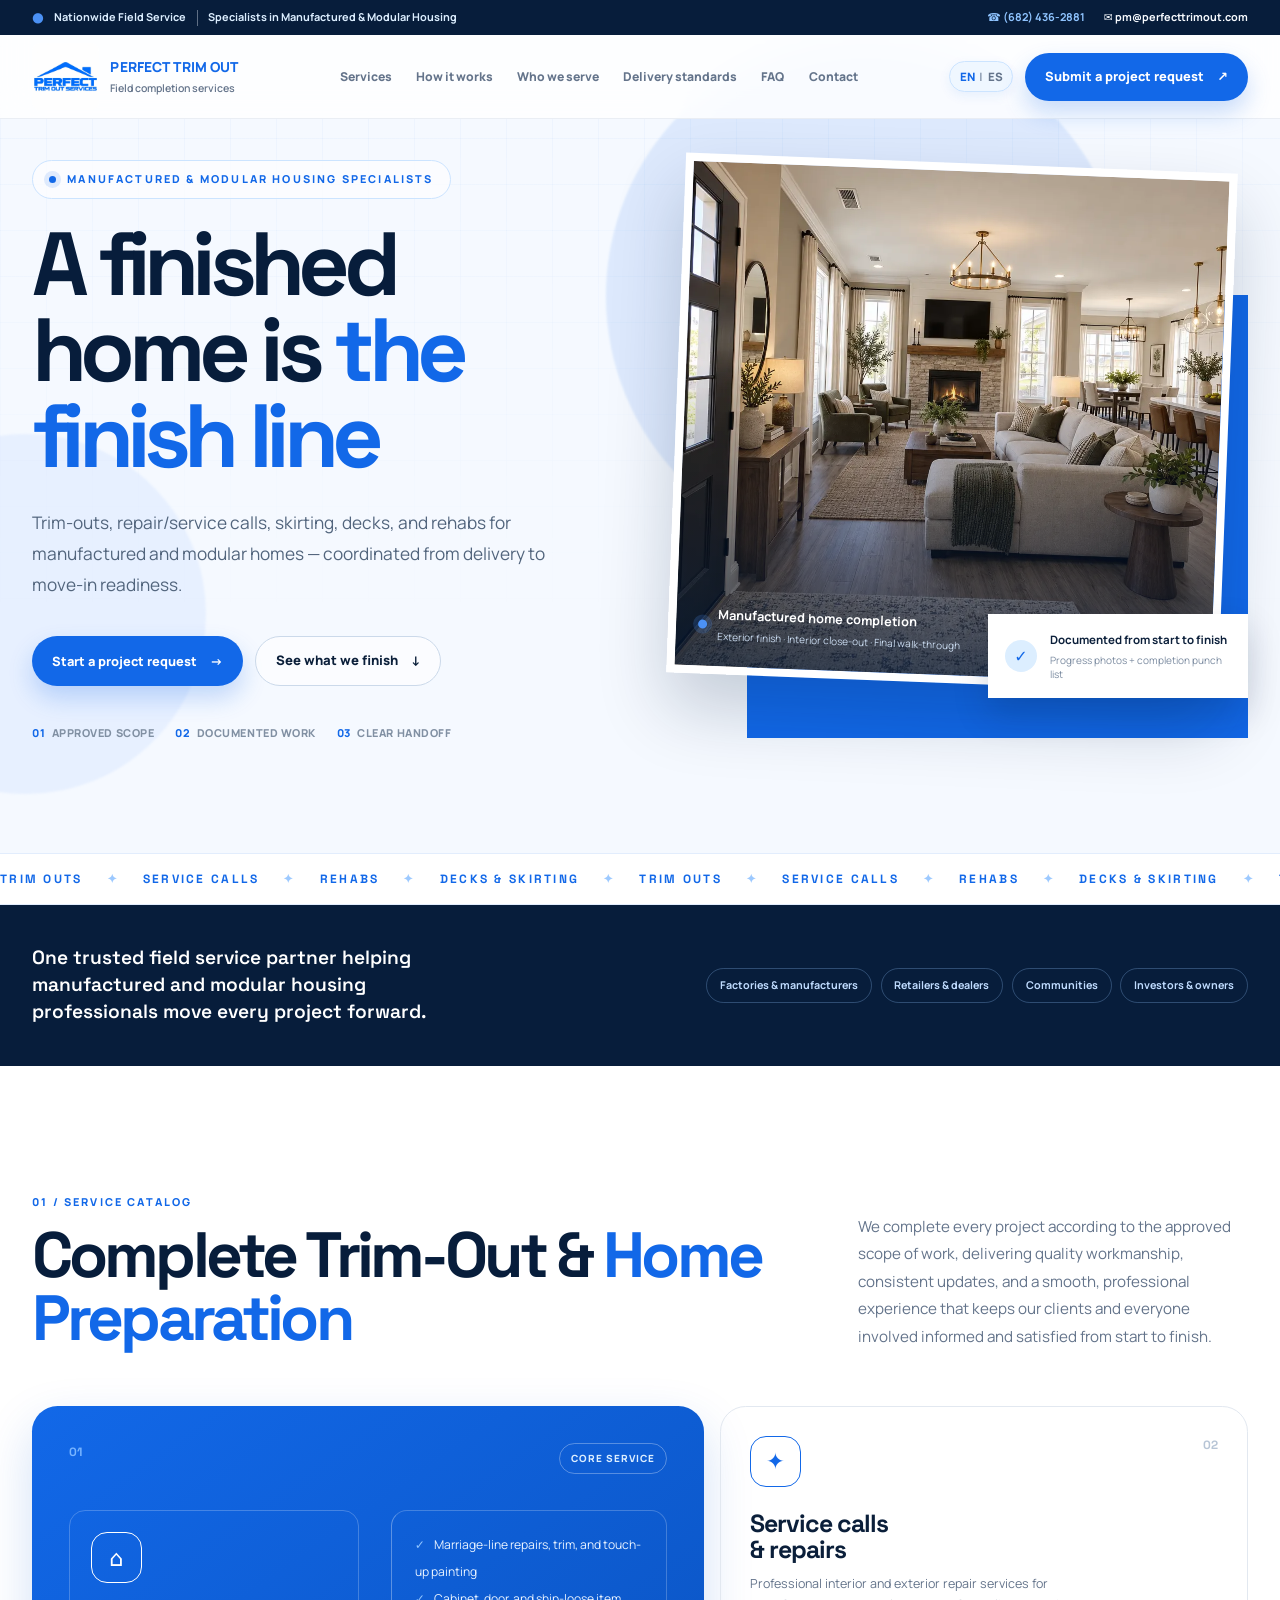
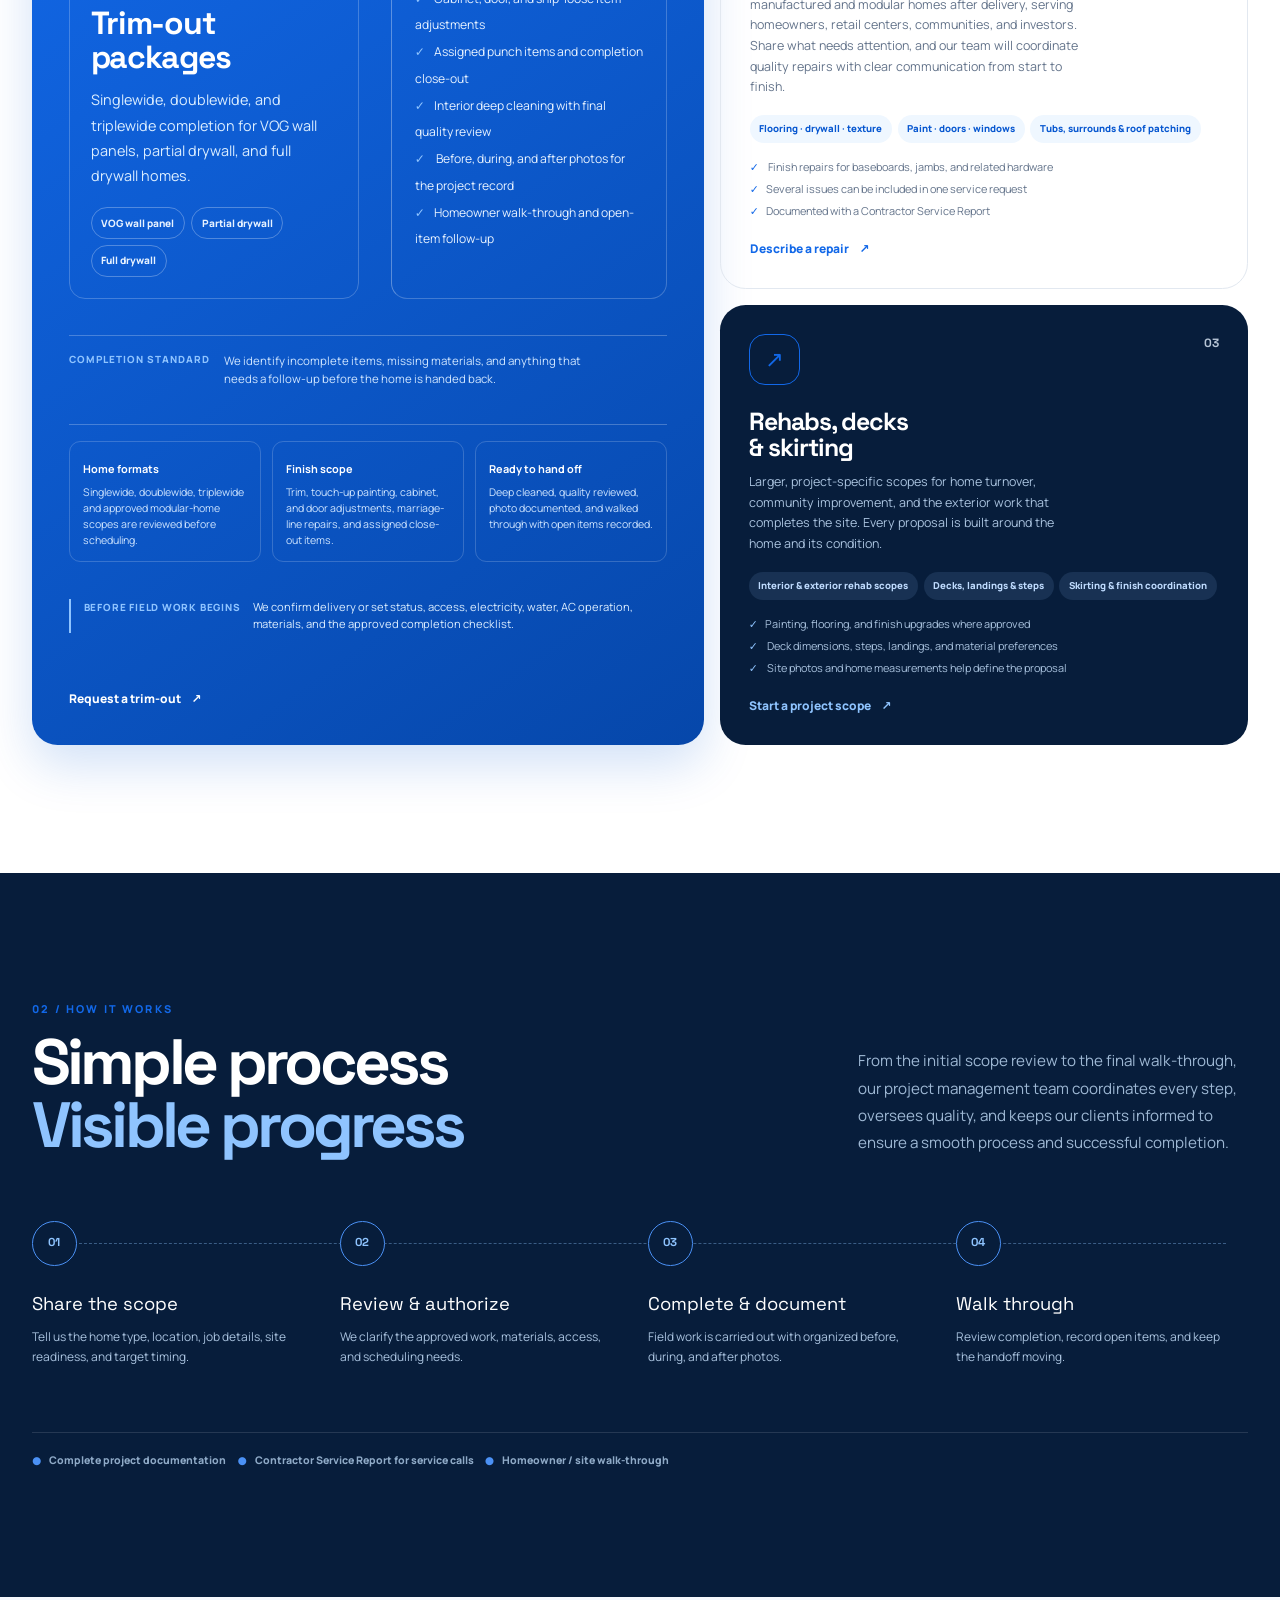
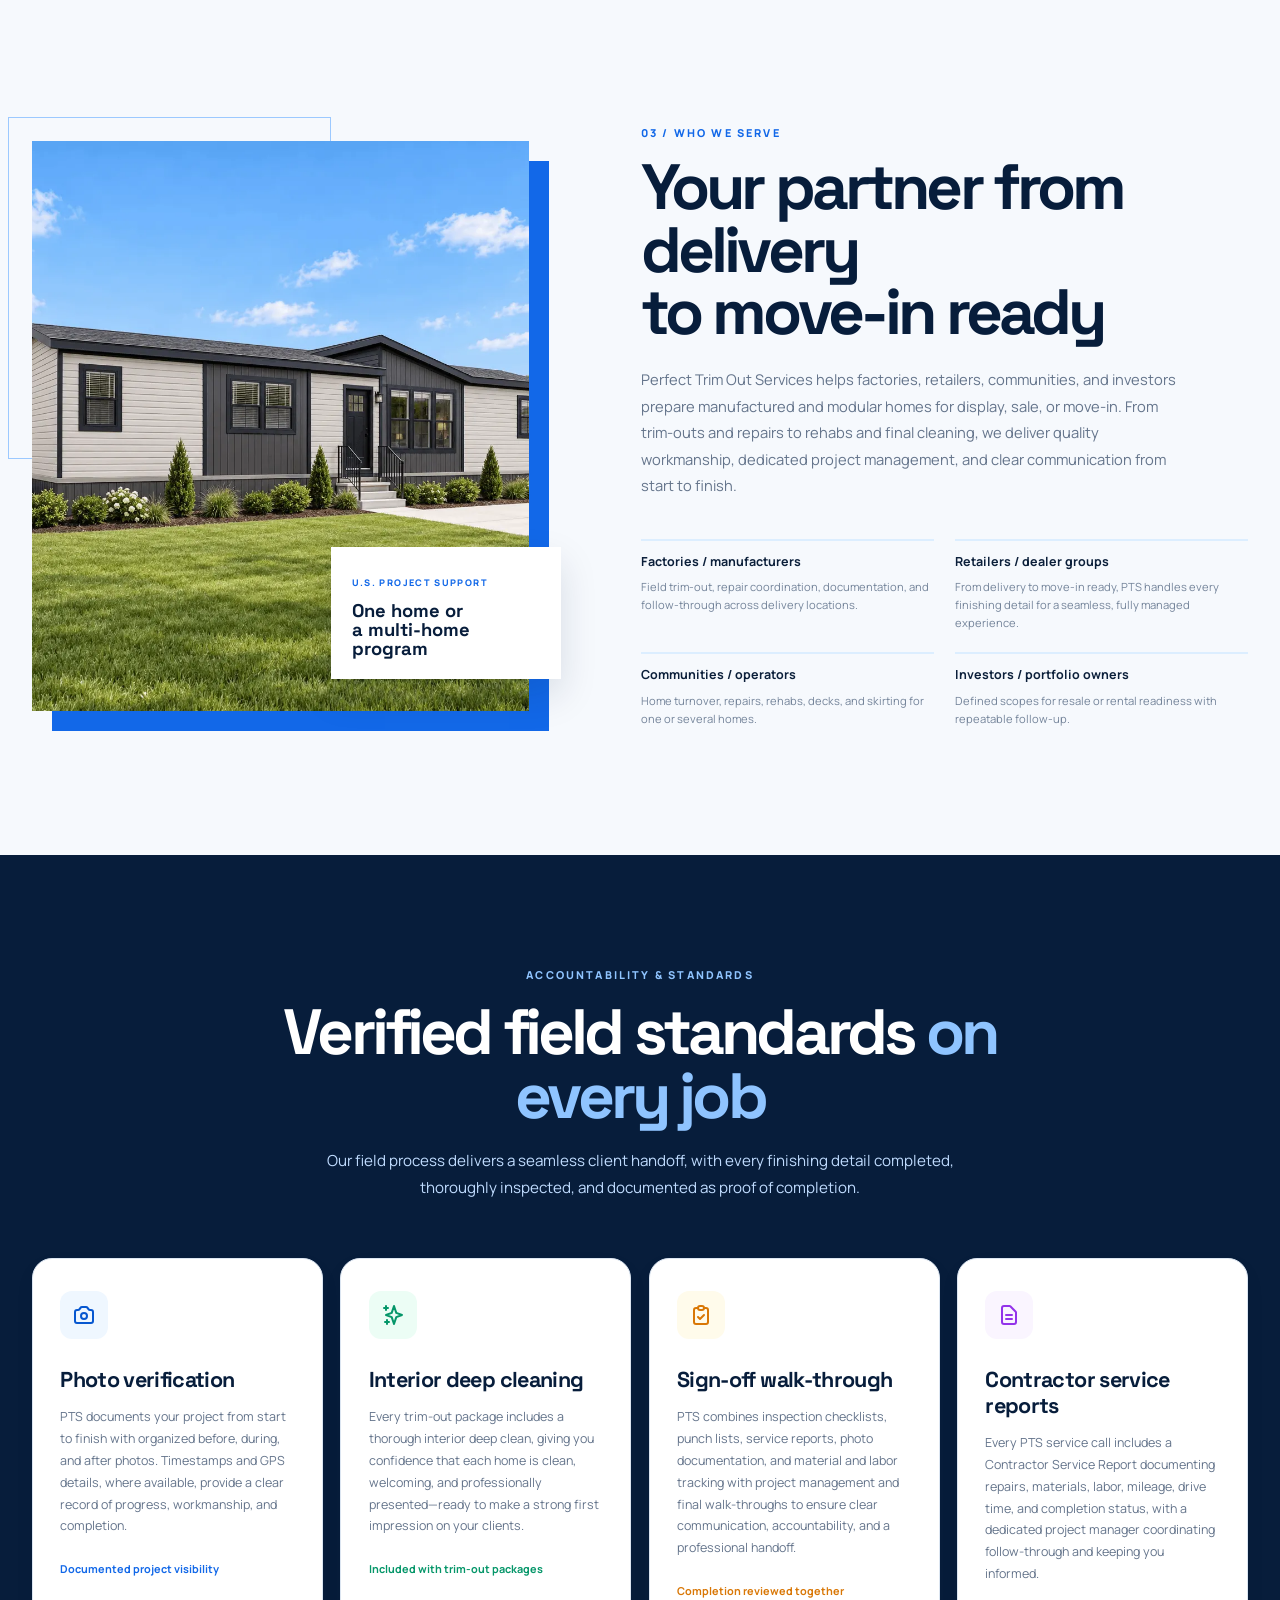
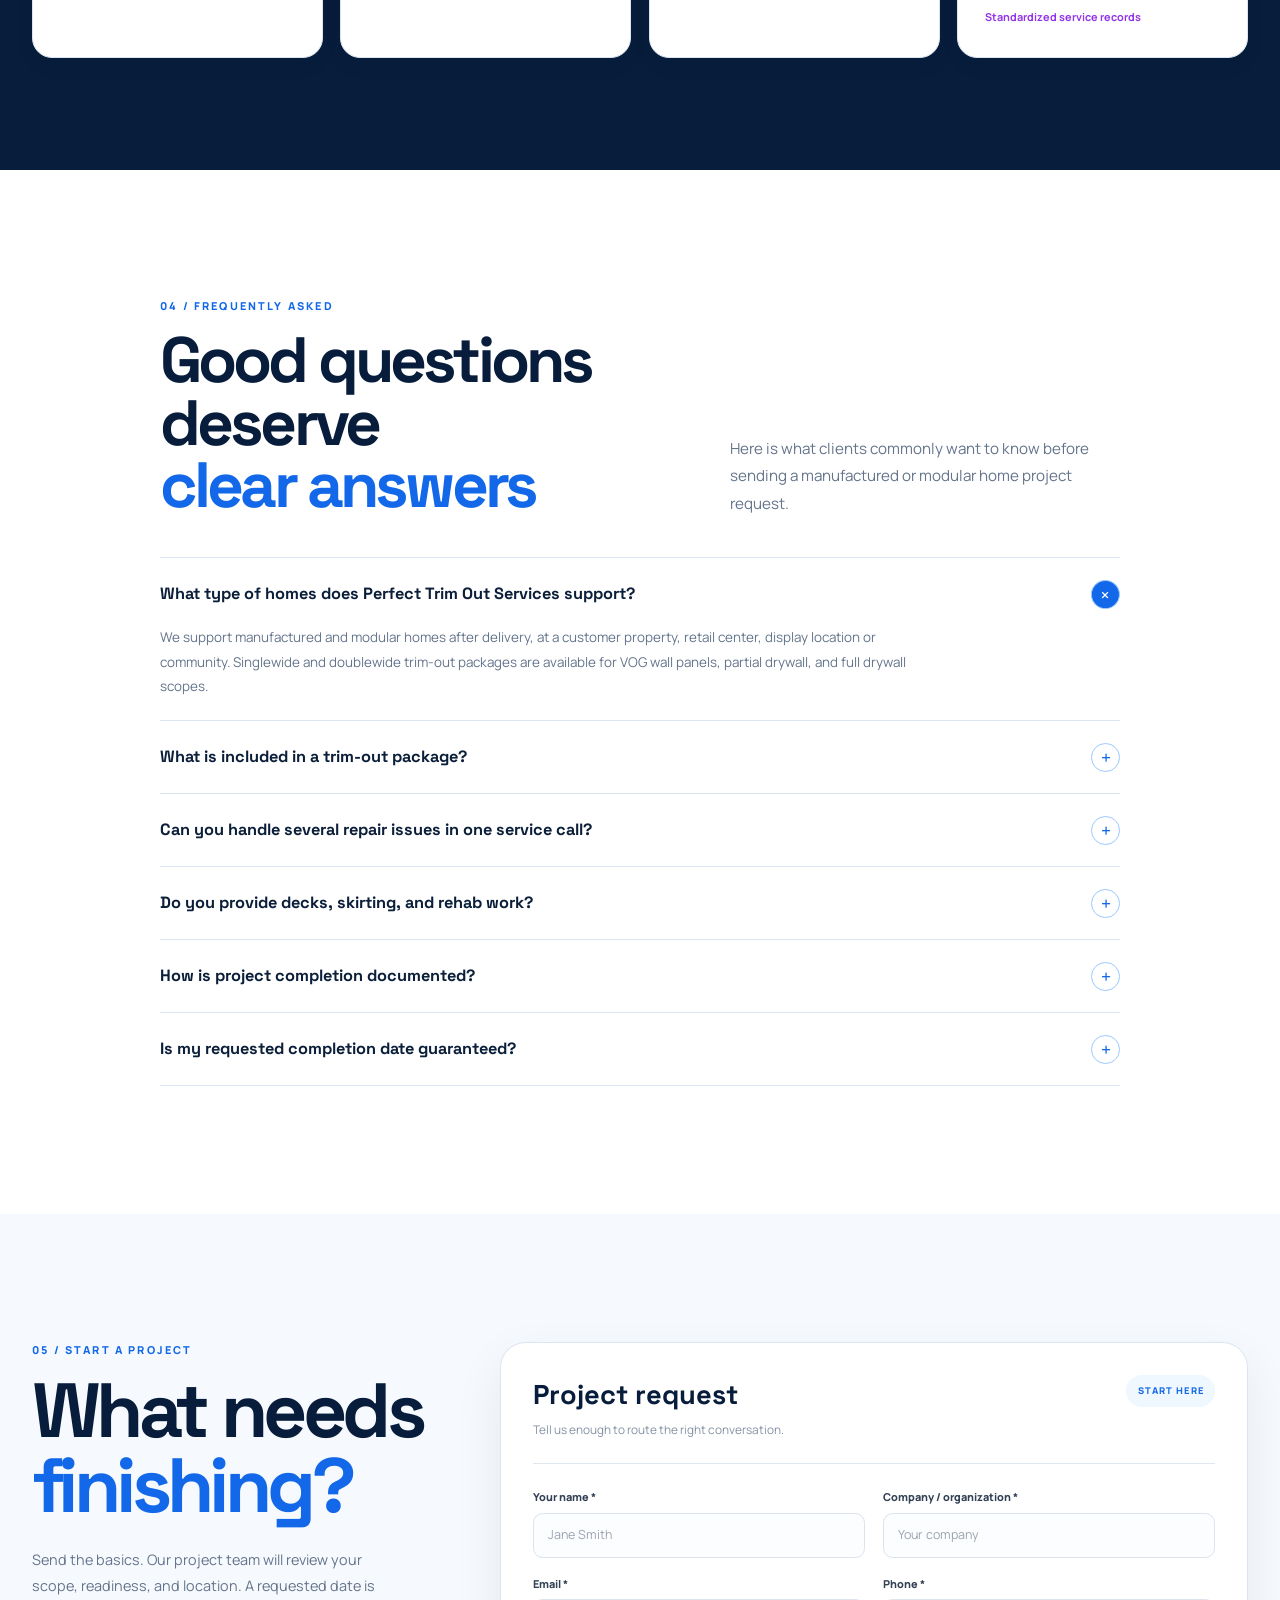
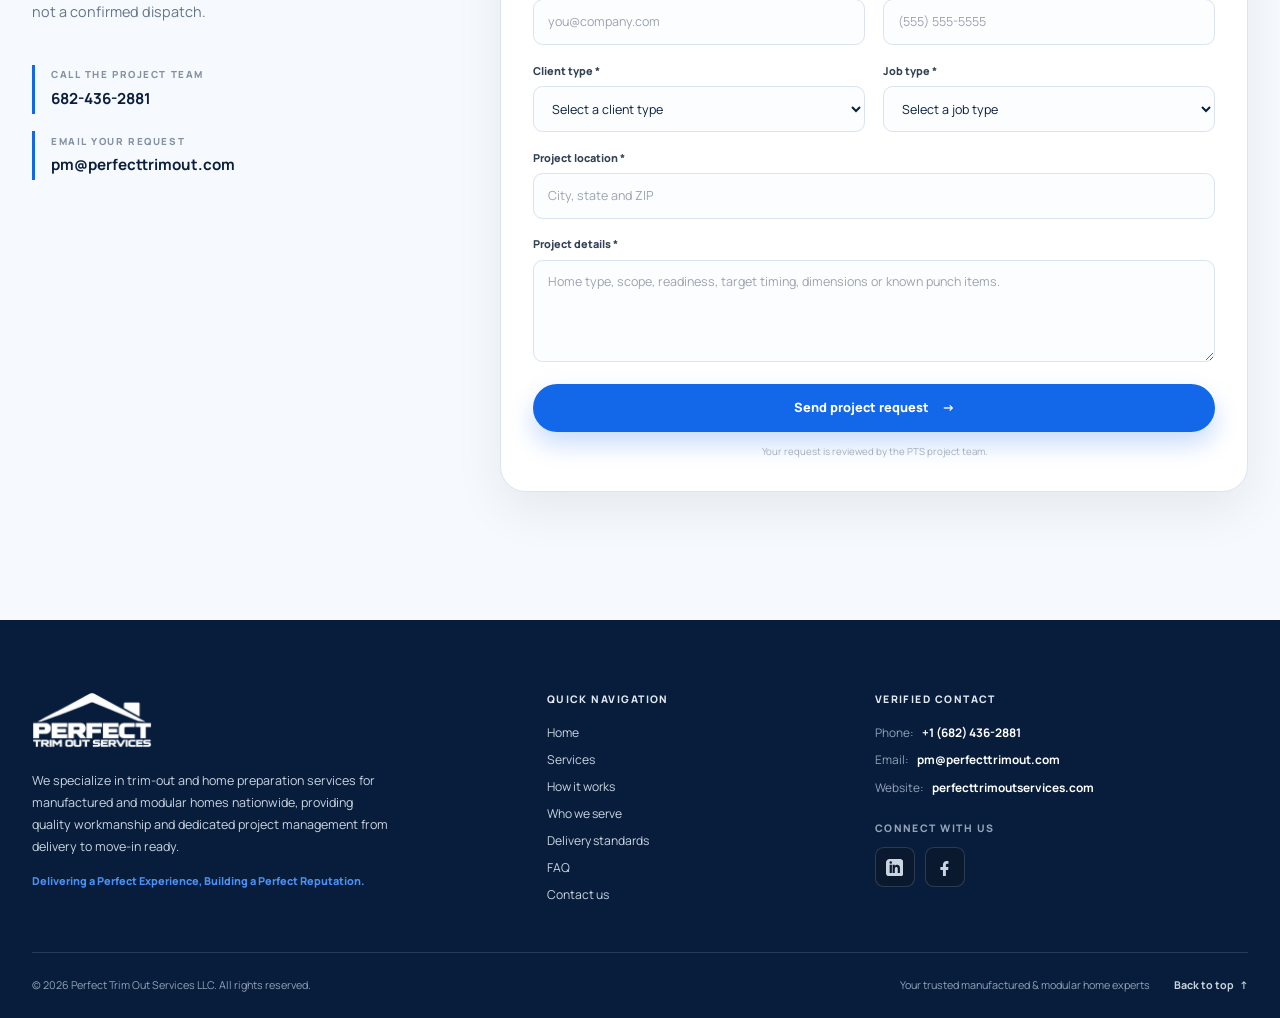
==== commit f59194b1: "script updated" ====
--- a/index.html
+++ b/index.html
@@ -13,10 +13,7 @@
       content="manufactured home trim out, manufactured home repairs, modular home rehab, deck and skirting services, home completion services"
     />
     <meta name="robots" content="index, follow" />
-    <link
-      rel="canonical"
-      href="https://perfecttrimoutservices.com/"
-    />
+    <link rel="canonical" href="https://perfecttrimoutservices.com/" />
     <link
       rel="alternate"
       hreflang="en"
@@ -43,10 +40,7 @@
     />
     <meta property="og:type" content="website" />
     <meta property="og:site_name" content="Perfect Trim Out Services" />
-    <meta
-      property="og:url"
-      content="https://perfecttrimoutservices.com/"
-    />
+    <meta property="og:url" content="https://perfecttrimoutservices.com/" />
     <meta
       property="og:image"
       content="https://perfecttrimoutservices.com/assets/social-preview.webp"
@@ -84,25 +78,158 @@
     <script type="application/ld+json">
       {
         "@context": "https://schema.org",
-        "@type": "Organization",
-        "name": "Perfect Trim Out Services",
-        "url": "https://perfecttrimoutservices.com/",
-        "logo": "https://perfecttrimoutservices.com/assets/perfect-trim-out-services-logo.jpg",
-        "description": "Perfect Trim Out Services provides manufactured and modular home trim-outs, repairs, rehabs, decks, skirting, and home completion support.",
-        "email": "pm@perfecttrimout.com",
-        "telephone": "+1-682-436-2881",
-        "areaServed": {
-          "@type": "Country",
-          "name": "United States"
-        },
-        "knowsAbout": [
-          "Manufactured home trim-outs",
-          "Modular home completion",
-          "Manufactured home repairs",
-          "Manufactured home rehabs",
-          "Deck installation",
-          "Skirting services",
-          "Home completion services"
+        "@graph": [
+          {
+            "@type": "WebSite",
+            "@id": "https://www.perfecttrimoutservices.com/#website",
+            "url": "https://www.perfecttrimoutservices.com/",
+            "name": "Perfect Trim Out Services",
+            "inLanguage": ["en", "es"],
+            "publisher": {
+              "@id": "https://www.perfecttrimoutservices.com/#business"
+            }
+          },
+          {
+            "@type": "ProfessionalService",
+            "@id": "https://www.perfecttrimoutservices.com/#business",
+            "name": "Perfect Trim Out Services",
+            "legalName": "Perfect Trim Out Services LLC",
+            "url": "https://www.perfecttrimoutservices.com/",
+            "logo": "https://www.perfecttrimoutservices.com/assets/perfect-trim-out-services-logo.jpg",
+            "image": "https://www.perfecttrimoutservices.com/assets/social-preview.webp",
+            "description": "Perfect Trim Out Services provides manufactured and modular home trim-outs, repair and service calls, rehabs, decks, and skirting across the United States and Canada.",
+            "slogan": "Delivering a Perfect Experience, Building a Perfect Reputation.",
+            "email": "pm@perfecttrimout.com",
+            "telephone": "+1-682-436-2881",
+            "priceRange": "$$",
+            "areaServed": [
+              { "@type": "Country", "name": "United States" },
+              { "@type": "Country", "name": "Canada" }
+            ],
+            "knowsAbout": [
+              "Manufactured home trim-outs",
+              "Modular home completion",
+              "Manufactured home repairs",
+              "Manufactured home rehabs",
+              "Deck installation",
+              "Skirting services",
+              "Home completion services"
+            ],
+            "audience": {
+              "@type": "BusinessAudience",
+              "audienceType": "Manufactured home manufacturers, retailers, communities, and investors"
+            },
+            "sameAs": [
+              "https://www.linkedin.com/in/perfect-trim-out-services-070607345/",
+              "https://www.facebook.com/p/Perfect-Trim-Out-Services-61568503282182/"
+            ],
+            "contactPoint": {
+              "@type": "ContactPoint",
+              "contactType": "customer service",
+              "telephone": "+1-682-436-2881",
+              "email": "pm@perfecttrimout.com",
+              "availableLanguage": ["English", "Spanish"]
+            },
+            "hasOfferCatalog": {
+              "@type": "OfferCatalog",
+              "name": "Manufactured and modular home services",
+              "itemListElement": [
+                {
+                  "@type": "Offer",
+                  "itemOffered": {
+                    "@type": "Service",
+                    "name": "Manufactured Home Trim-Out Packages",
+                    "description": "Singlewide, doublewide, and triplewide trim-out for VOG wall panel, partial drywall, and full drywall homes, including marriage-line repairs, touch-up painting, punch items, deep cleaning, photo documentation, and walk-through."
+                  }
+                },
+                {
+                  "@type": "Offer",
+                  "itemOffered": {
+                    "@type": "Service",
+                    "name": "Service Calls and Repairs",
+                    "description": "Interior and exterior repairs for manufactured and modular homes, including flooring, drywall, texture, paint, doors, windows, tubs, surrounds, and roof patching, documented with a Contractor Service Report."
+                  }
+                },
+                {
+                  "@type": "Offer",
+                  "itemOffered": {
+                    "@type": "Service",
+                    "name": "Home Rehabs",
+                    "description": "Interior and exterior rehab scopes for home turnover, resale, or rental readiness."
+                  }
+                },
+                {
+                  "@type": "Offer",
+                  "itemOffered": {
+                    "@type": "Service",
+                    "name": "Deck Installation",
+                    "description": "Project-specific deck proposals including steps and landings."
+                  }
+                },
+                {
+                  "@type": "Offer",
+                  "itemOffered": {
+                    "@type": "Service",
+                    "name": "Manufactured Home Skirting",
+                    "description": "Skirting installation and finish coordination for manufactured homes."
+                  }
+                }
+              ]
+            }
+          },
+          {
+            "@type": "FAQPage",
+            "mainEntity": [
+              {
+                "@type": "Question",
+                "name": "What type of homes does Perfect Trim Out Services support?",
+                "acceptedAnswer": {
+                  "@type": "Answer",
+                  "text": "We support manufactured and modular homes after delivery, at a customer property, retail center, display location or community. Singlewide and doublewide trim-out packages are available for VOG wall panels, partial drywall, and full drywall scopes."
+                }
+              },
+              {
+                "@type": "Question",
+                "name": "What is included in a trim-out package?",
+                "acceptedAnswer": {
+                  "@type": "Answer",
+                  "text": "Approved trim-out work may include marriage-line repairs, trim, touch-up painting, cabinet and door adjustments, ship-loose items, assigned punch items, interior deep cleaning, final quality review, project photos, and a completion walk-through. The exact work is confirmed in the approved scope."
+                }
+              },
+              {
+                "@type": "Question",
+                "name": "Can you handle several repair issues in one service call?",
+                "acceptedAnswer": {
+                  "@type": "Answer",
+                  "text": "Yes. Send the issue list, room or location, known quantities, photos, and the target outcome. Service calls can cover approved flooring, drywall, and texture, paint, doors, jambs, baseboards, windows, hardware, tub or surround repairs, and roof patching."
+                }
+              },
+              {
+                "@type": "Question",
+                "name": "Do you provide decks, skirting, and rehab work?",
+                "acceptedAnswer": {
+                  "@type": "Answer",
+                  "text": "Yes, these are handled through project-specific written proposals. Helpful details include home dimensions, deck length and width, height, skirting perimeter, material preferences, steps or landings, and clear site photos."
+                }
+              },
+              {
+                "@type": "Question",
+                "name": "How is project completion documented?",
+                "acceptedAnswer": {
+                  "@type": "Answer",
+                  "text": "Trim-outs use the assigned walk-through checklist, organized before, during, and after photos, and a completion punch list. Service calls use a Contractor Service Report."
+                }
+              },
+              {
+                "@type": "Question",
+                "name": "Is my requested completion date guaranteed?",
+                "acceptedAnswer": {
+                  "@type": "Answer",
+                  "text": "No. A requested date helps the team review scheduling, but it is not a confirmed dispatch. Timing is confirmed only after the scope, site readiness, access, materials, and crew availability have been reviewed."
+                }
+              }
+            ]
+          }
         ]
       }
     </script>
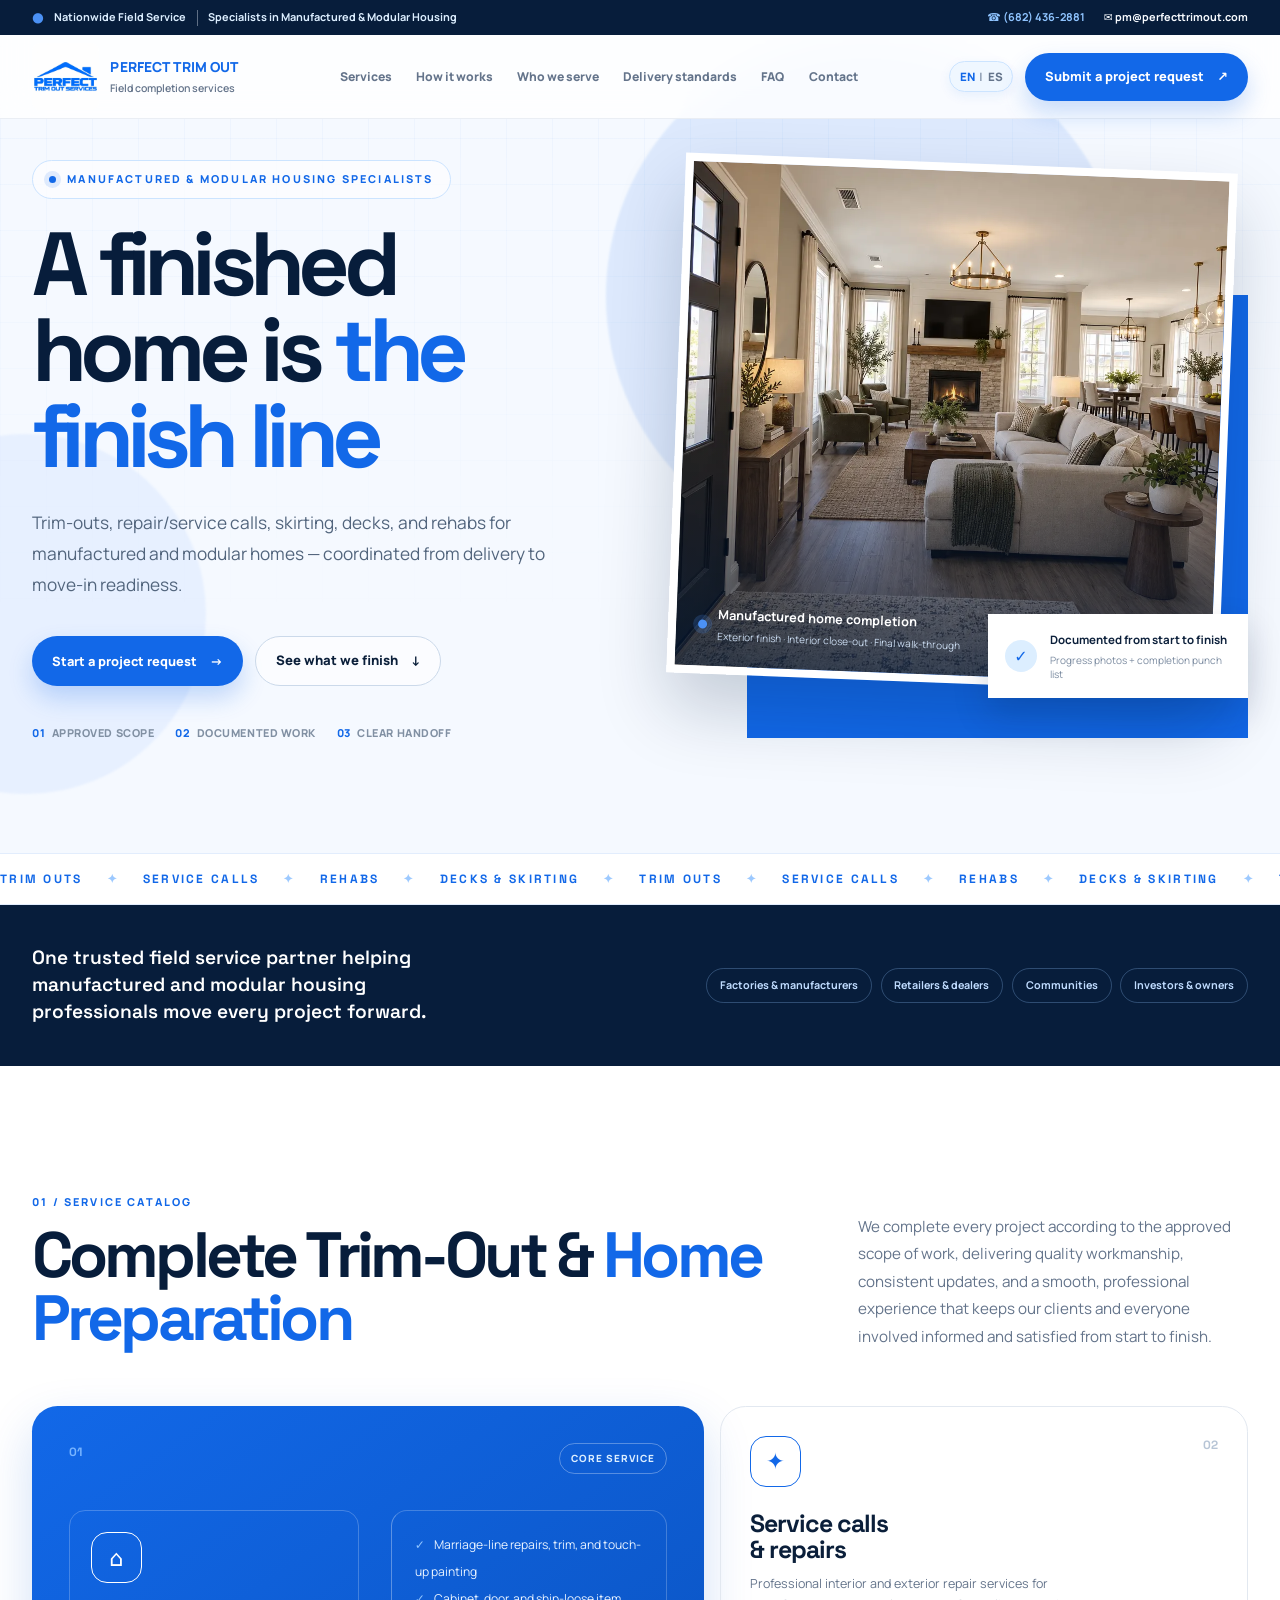
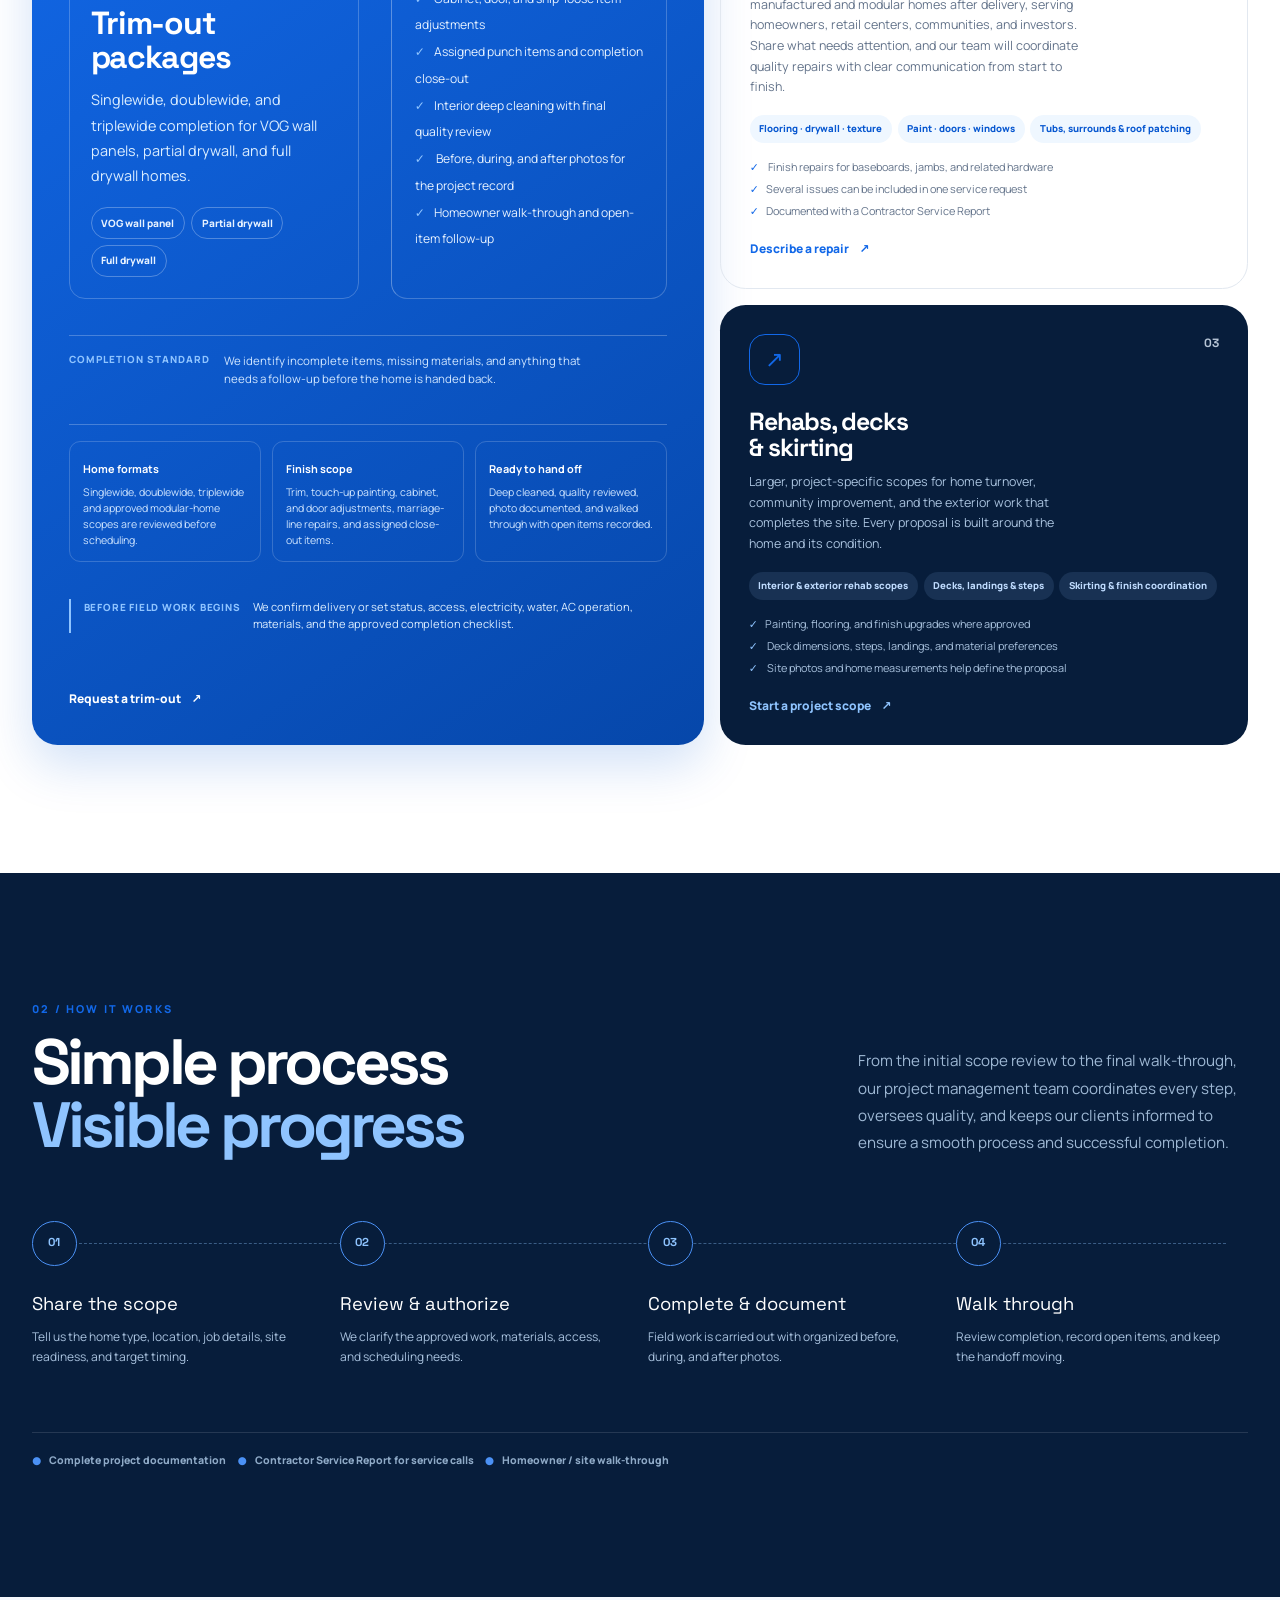
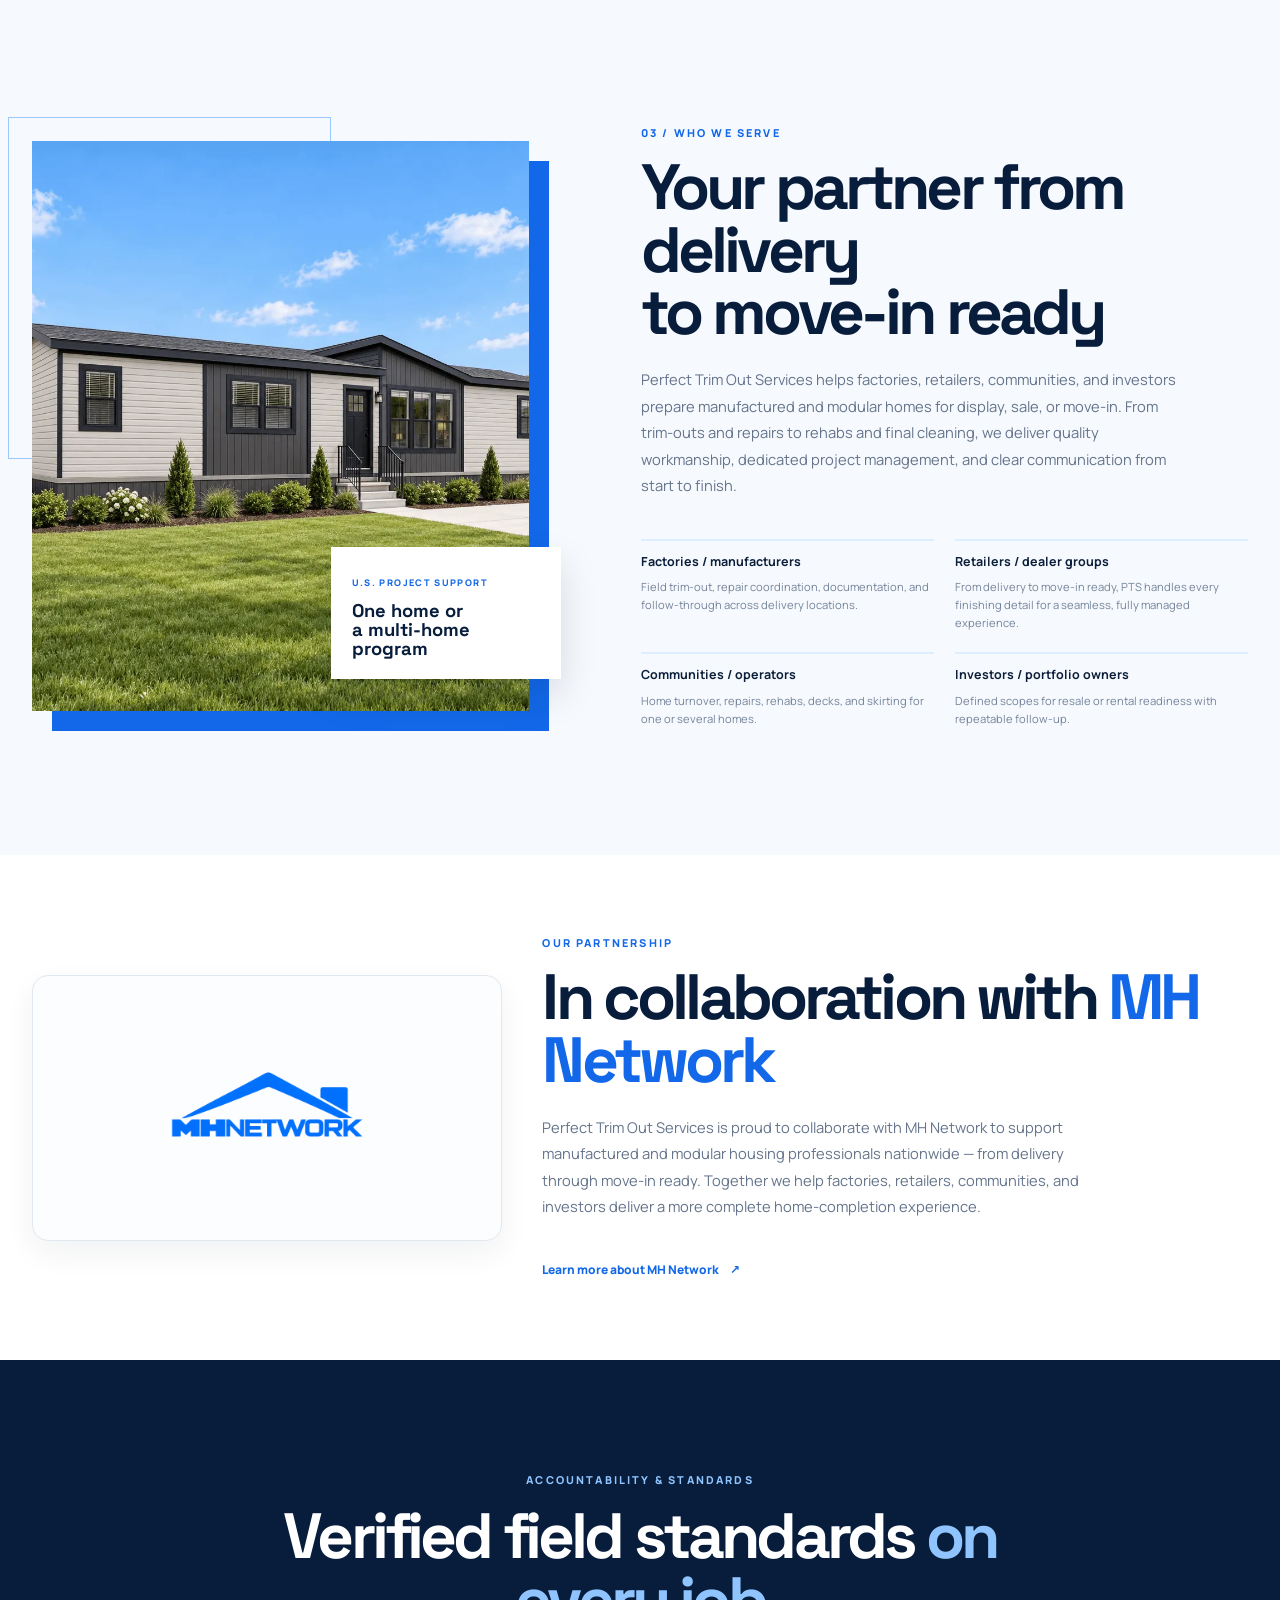
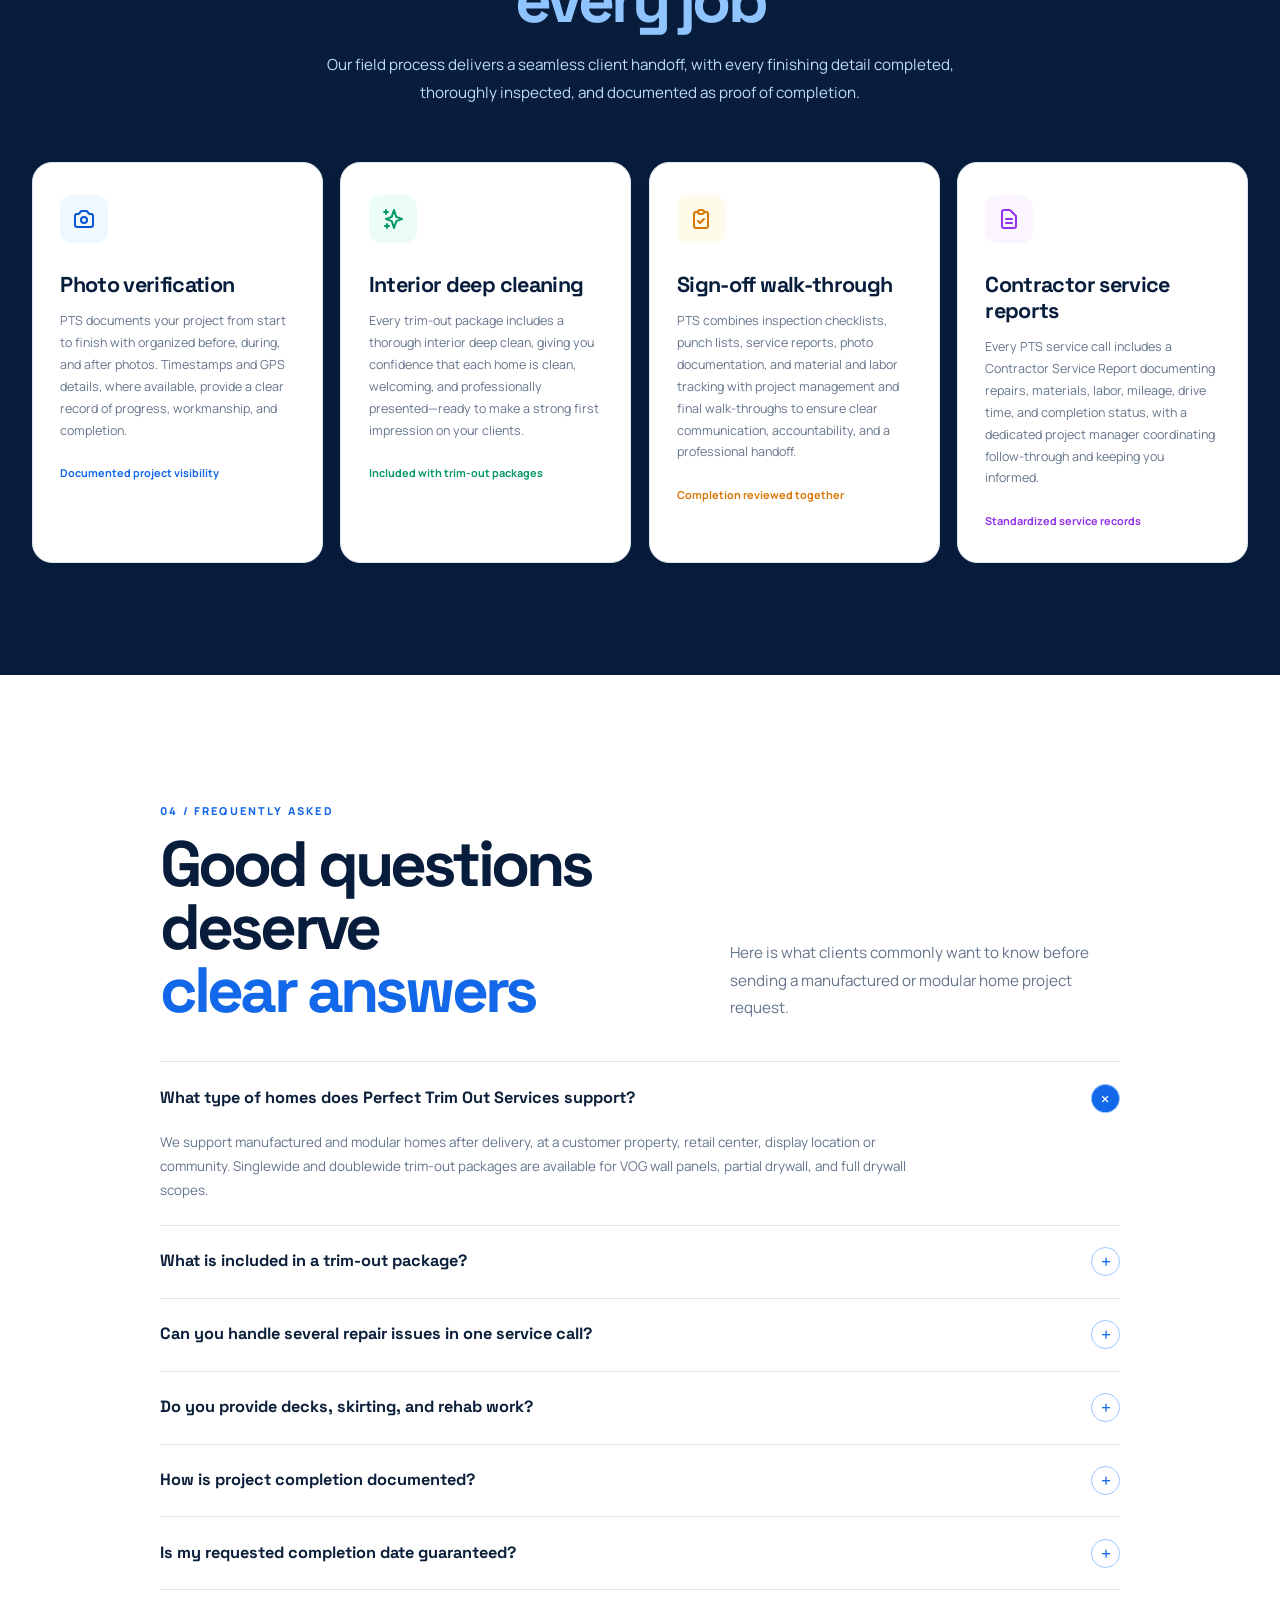
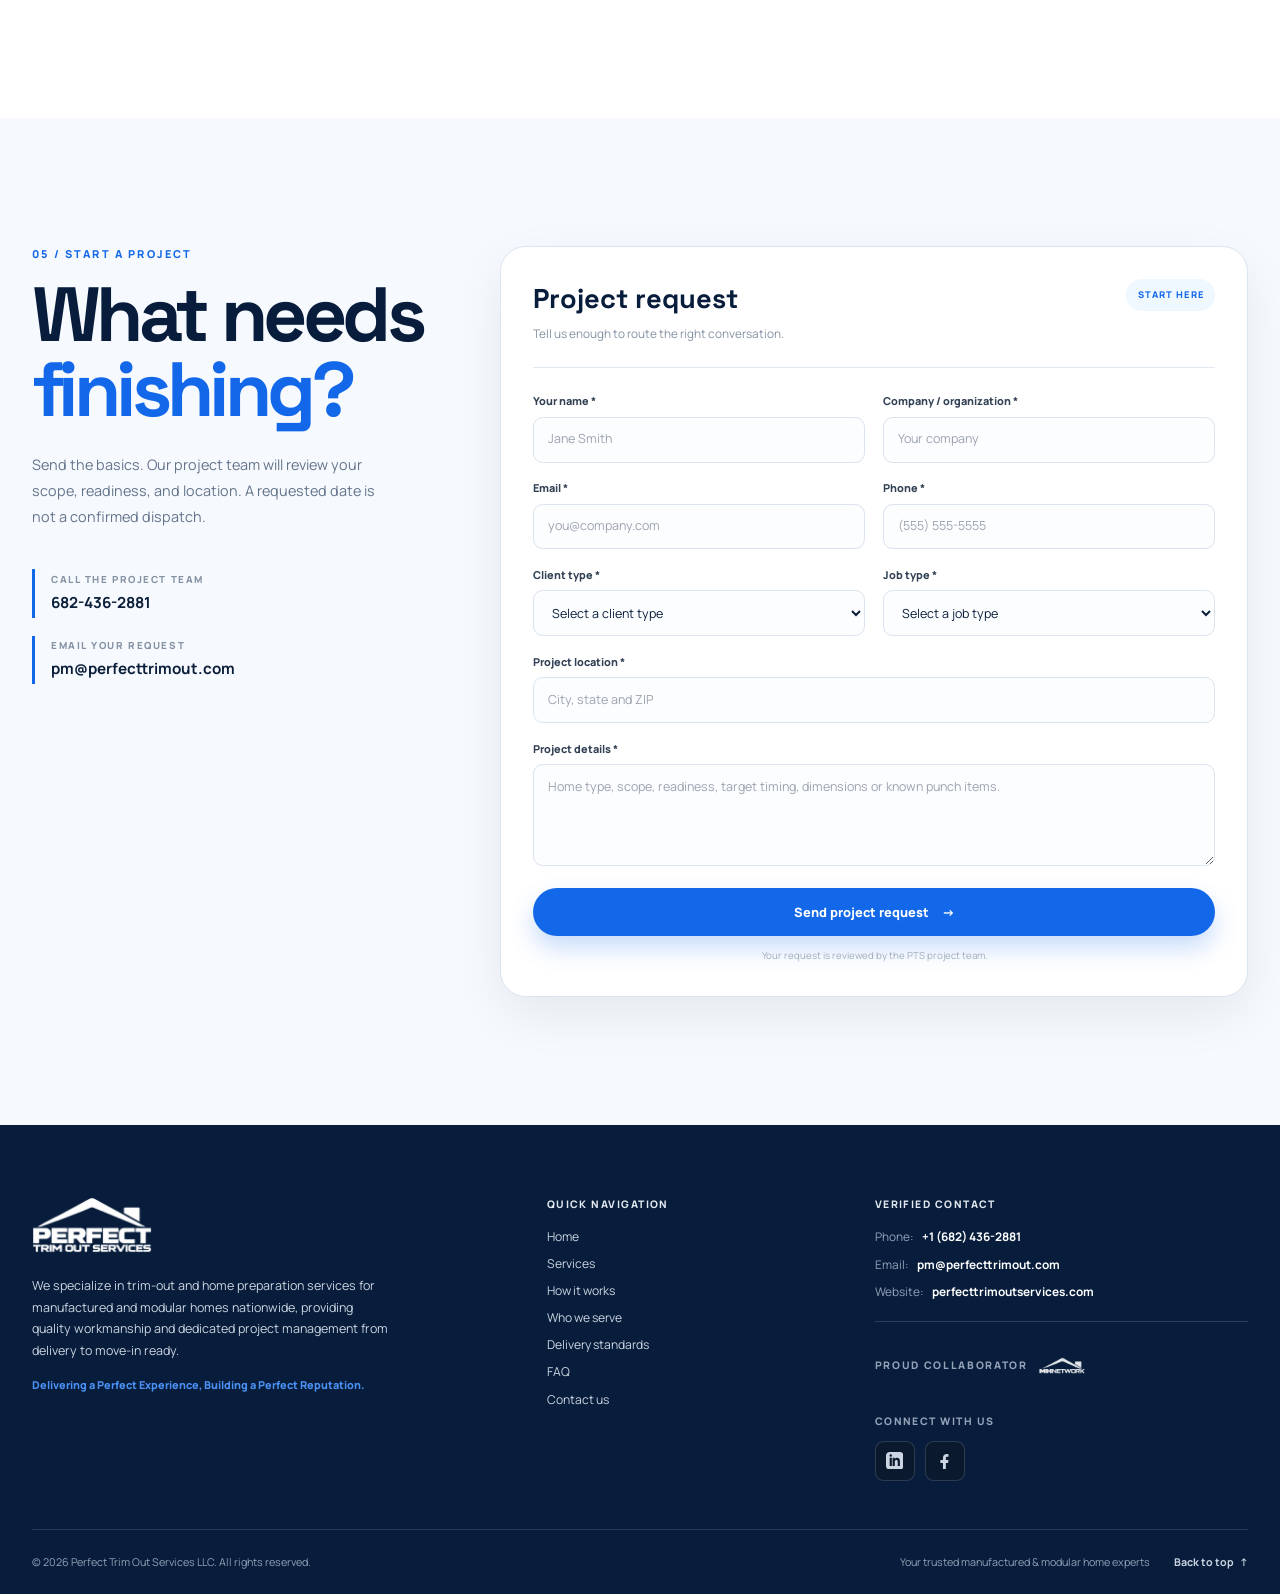
==== commit a3525034: "mh network added" ====
--- a/index.html
+++ b/index.html
@@ -13,21 +13,21 @@
       content="manufactured home trim out, manufactured home repairs, modular home rehab, deck and skirting services, home completion services"
     />
     <meta name="robots" content="index, follow" />
-    <link rel="canonical" href="https://perfecttrimoutservices.com/" />
+    <link rel="canonical" href="https://www.perfecttrimoutservices.com/" />
     <link
       rel="alternate"
       hreflang="en"
-      href="https://perfecttrimoutservices.com/"
+      href="https://www.perfecttrimoutservices.com/"
     />
     <link
       rel="alternate"
       hreflang="es"
-      href="https://perfecttrimoutservices.com/index-es.html"
+      href="https://www.perfecttrimoutservices.com/index-es.html"
     />
     <link
       rel="alternate"
       hreflang="x-default"
-      href="https://perfecttrimoutservices.com/"
+      href="https://www.perfecttrimoutservices.com/"
     />
 
     <meta
@@ -40,15 +40,16 @@
     />
     <meta property="og:type" content="website" />
     <meta property="og:site_name" content="Perfect Trim Out Services" />
-    <meta property="og:url" content="https://perfecttrimoutservices.com/" />
+    <meta property="og:url" content="https://www.perfecttrimoutservices.com/" />
     <meta
       property="og:image"
-      content="https://perfecttrimoutservices.com/assets/social-preview.webp"
+      content="https://www.perfecttrimoutservices.com/assets/social-preview.webp"
     />
     <meta
       property="og:image:alt"
       content="Perfect Trim Out Services - Manufactured and Modular Home Completion"
     />
+    <meta property="og:locale" content="en_US" />
     <!-- favicon -->
     <link rel="icon" type="image/svg+xml" href="assets/favicon.svg" />
     <link rel="icon" type="image/png" sizes="64x64" href="assets/favicon.png" />
@@ -709,6 +710,39 @@
         </div>
       </section>
 
+      <section id="partnership" class="partnership-section scroll-mt-24">
+        <div class="mx-auto max-w-7xl px-5 lg:px-8">
+          <div class="partnership-grid">
+            <div class="partnership-logo reveal ">
+              <img
+                src="assets/MH-Network.png"
+                alt="MH Network"
+                loading="lazy"
+                decoding="async"
+              />
+            </div>
+            <div class="partnership-copy reveal reveal-delay">
+              <p class="eyebrow">Our partnership</p>
+              <h2>In collaboration with <span>MH Network</span></h2>
+              <p>
+                Perfect Trim Out Services is proud to collaborate with MH
+                Network to support manufactured and modular housing
+                professionals nationwide — from delivery through move-in ready.
+                Together we help factories, retailers, communities, and
+                investors deliver a more complete home-completion experience.
+              </p>
+              <a
+                href="#coverage"
+                rel="noopener noreferrer"
+                class="text-link"
+              >
+                Learn more about MH Network <span aria-hidden="true">↗</span>
+              </a>
+            </div>
+          </div>
+        </div>
+      </section>
+
       <section id="standards" class="proof-section process-section">
         <div class="mx-auto max-w-7xl px-5 lg:px-8">
           <div class="standards-heading reveal">
@@ -1153,12 +1187,29 @@
               <p>
                 <span>Website:</span
                 ><a
-                  href="https://perfecttrimoutservices.com/"
+                  href="https://www.perfecttrimoutservices.com/"
                   target="_blank"
                   rel="noopener noreferrer"
                   >perfecttrimoutservices.com</a
                 >
               </p>
+            </div>
+            <div class="footer-collaborator">
+              <span class="footer-collaborator-label">Proud collaborator</span>
+              <a
+                href="#"
+                rel="noopener noreferrer"
+                class="footer-collaborator-logo"
+                aria-label="MH Network — opens in a new tab"
+              >
+                <img
+                  src="assets/mh-network-footer-log.png"
+                  alt="MH Network"
+                  height="36"
+                  loading="lazy"
+                  decoding="async"
+                />
+              </a>
             </div>
             <span class="footer-heading footer-social-label"
               >Connect with us</span
--- a/styles.css
+++ b/styles.css
@@ -521,7 +521,8 @@
 }
 .section-heading h2,
 .coverage-copy h2,
-.contact-copy h2 {
+.contact-copy h2,
+.partnership-copy h2 {
   margin-top: 0.9rem;
   color: #071d3b;
   font-family: "Space Grotesk", sans-serif;
@@ -532,8 +533,13 @@
 }
 .section-heading h2 span,
 .coverage-copy h2 span,
-.contact-copy h2 span {
+.contact-copy h2 span,
+.partnership-copy h2 span {
   color: #1268e8;
+}
+/* Keep the partnership heading's bottom rhythm consistent with other sections */
+.partnership-copy h2 {
+  margin-bottom: 1rem;
 }
 .section-heading > p {
   max-width: 390px;
@@ -600,6 +606,61 @@
   margin: 0;
   padding-left: 1.6rem;
 }
+
+/* Partnership section (between Who we serve and Standards) */
+.partnership-section {
+  background: #ffffff;
+  padding: 5rem 0;
+}
+.partnership-grid {
+  display: grid;
+  gap: 2.5rem;
+  align-items: center;
+  grid-template-columns: 1fr;
+}
+@media (min-width: 1024px) {
+  .partnership-grid {
+    grid-template-columns: 0.8fr 1.2fr;
+  }
+}
+.partnership-logo {
+  display: flex;
+  align-items: center;
+  justify-content: center;
+  padding: 2rem;
+  border: 1px solid #e2e8f0;
+  border-radius: 1rem;
+  background: #fbfdff;
+  box-shadow: 0 12px 30px rgba(7, 29, 59, 0.06);
+  transition:
+    transform 0.3s ease,
+    box-shadow 0.3s ease,
+    background 0.3s ease;
+}
+.partnership-logo:hover {
+  background: #ffffff;
+  box-shadow: 0 20px 40px rgba(7, 29, 59, 0.08);
+  transform: translateY(-5px);
+}
+.partnership-logo img {
+  max-height: 200px;
+  max-width: 100%;
+  width: auto;
+  height: auto;
+  transition: transform 0.3s ease;
+}
+.partnership-logo:hover img {
+  transform: scale(1.03);
+}
+.partnership-copy p:not(.eyebrow) {
+  max-width: 550px;
+  margin-top: 1.4rem;
+  margin-bottom: 1.25rem;
+  color: #64748b;
+  font-size: 0.92rem;
+  line-height: 1.8;
+}
+
 .line-icon {
   display: flex;
   height: 3.2rem;
@@ -1374,6 +1435,37 @@
   color: #cbd5e1;
   font-size: 0.76rem;
 }
+
+/* Footer collaborator */
+.footer-collaborator {
+  display: flex;
+  align-items: center;
+  gap: 0.65rem;
+  margin-top: 1.25rem;
+  padding-top: 1.25rem;
+  border-top: 1px solid rgba(255, 255, 255, 0.15);
+}
+.footer-collaborator-label {
+  color: #94a3b8;
+  font-size: 0.65rem;
+  font-weight: 800;
+  letter-spacing: 0.16em;
+  text-transform: uppercase;
+}
+.footer-collaborator-logo {
+  display: inline-flex;
+  align-items: center;
+  opacity: 0.9;
+  transition: opacity 0.2s ease;
+}
+.footer-collaborator-logo:hover {
+  opacity: 1;
+}
+.footer-collaborator-logo img {
+  height: 48px;
+  width: 48px;
+  display: block;
+}
 .footer-links a,
 .footer-contact a,
 .footer-bottom a {
